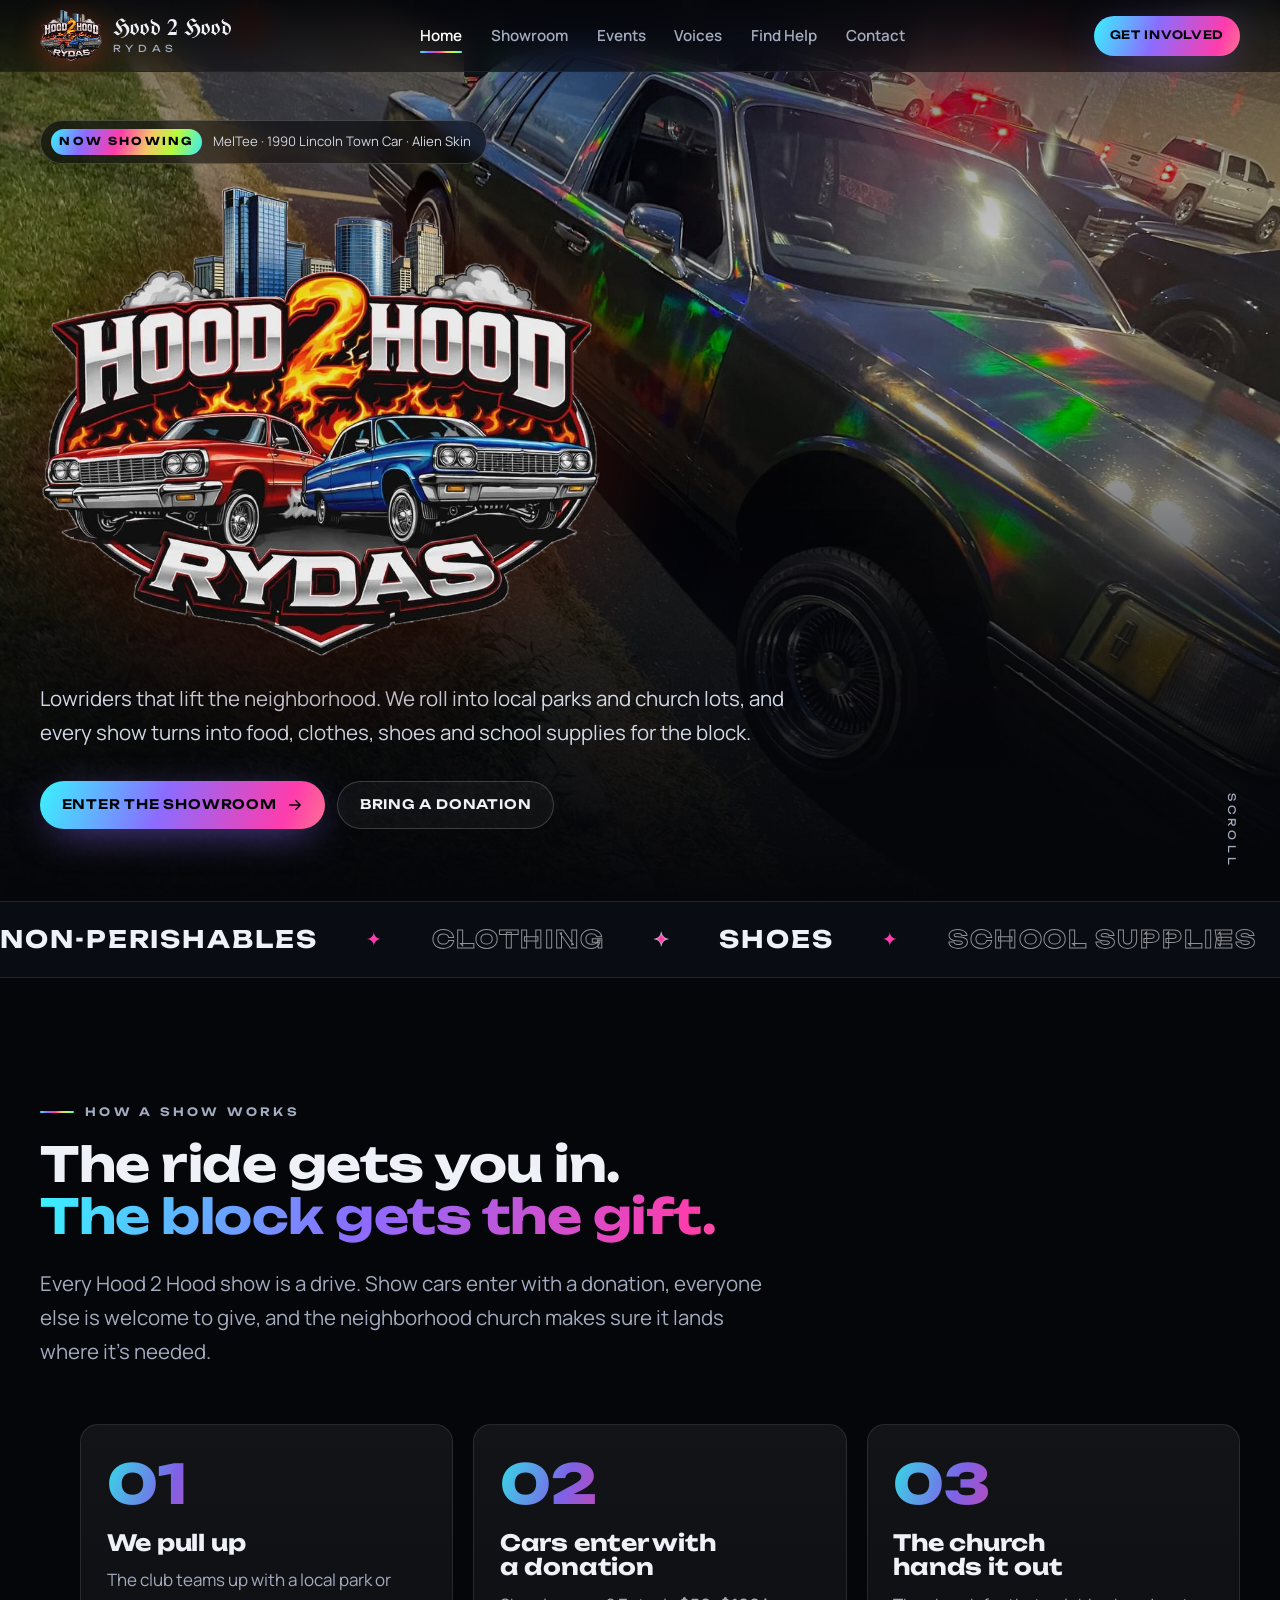
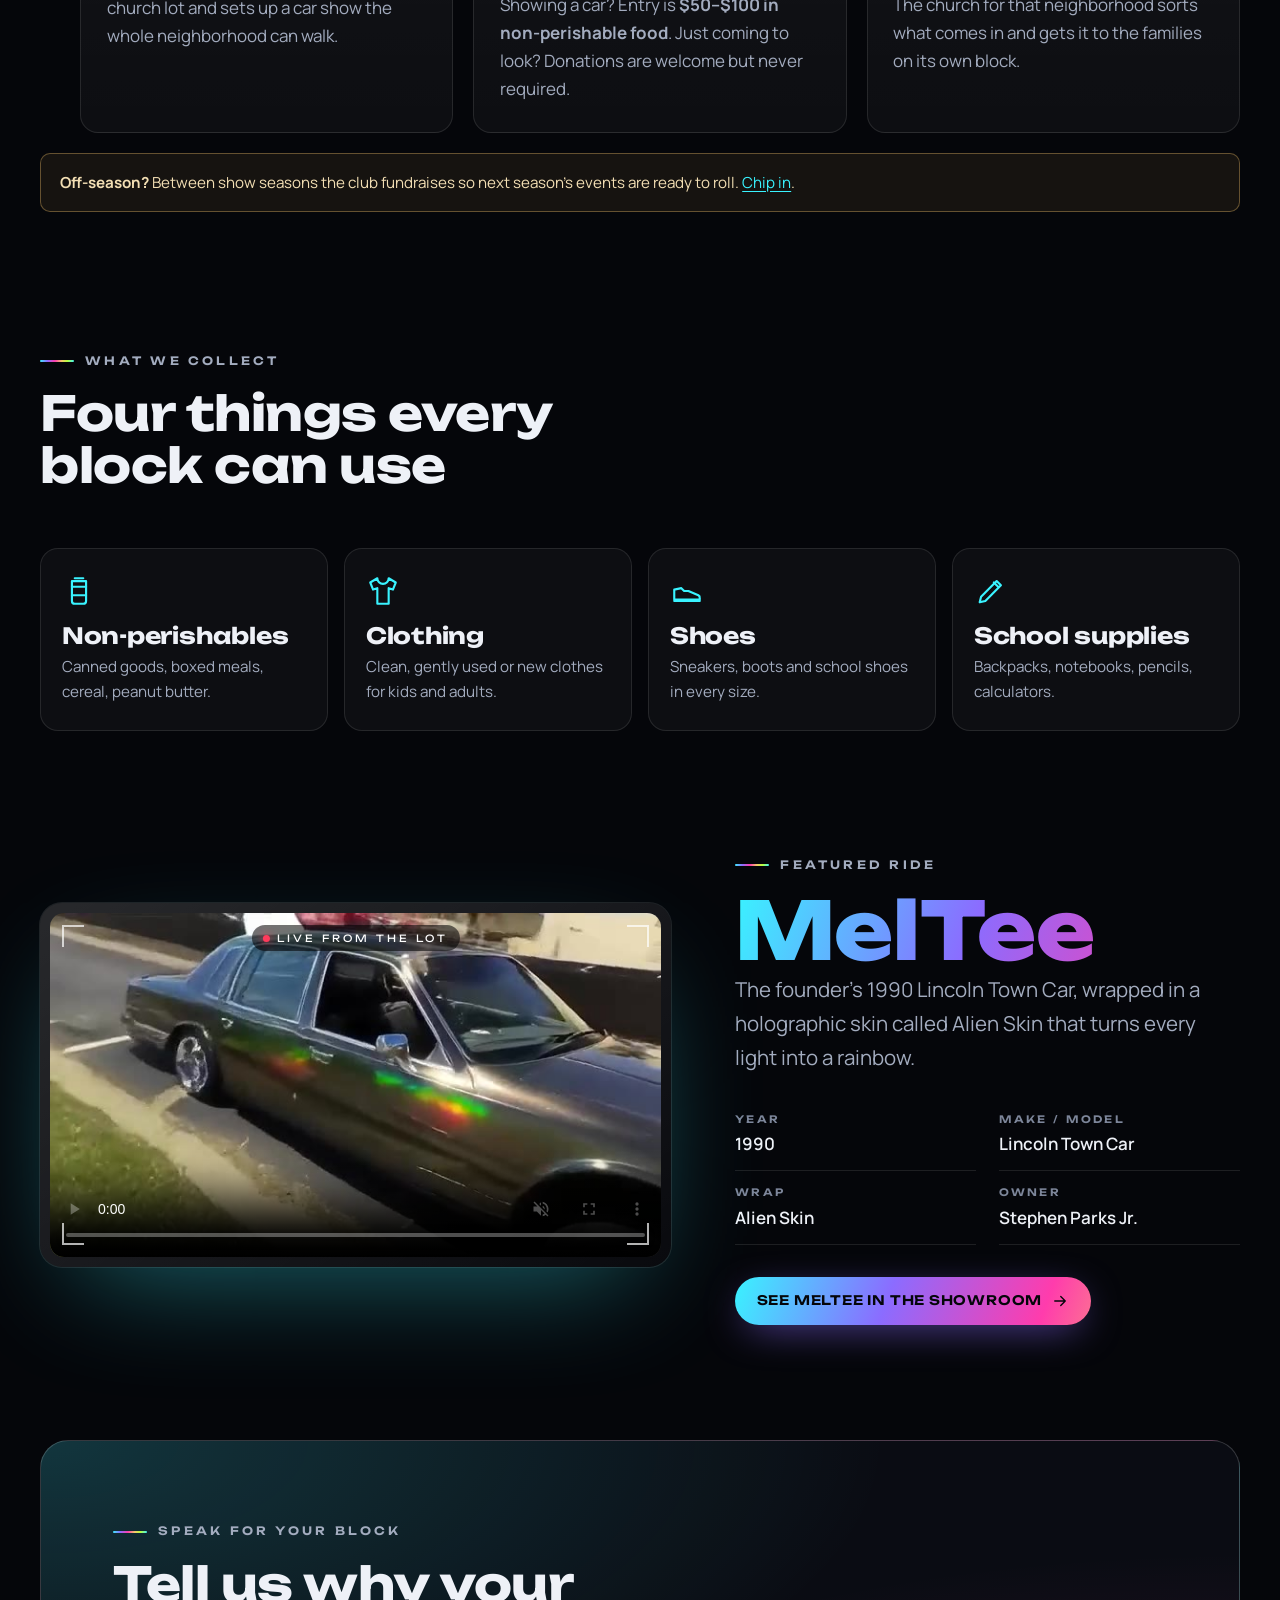
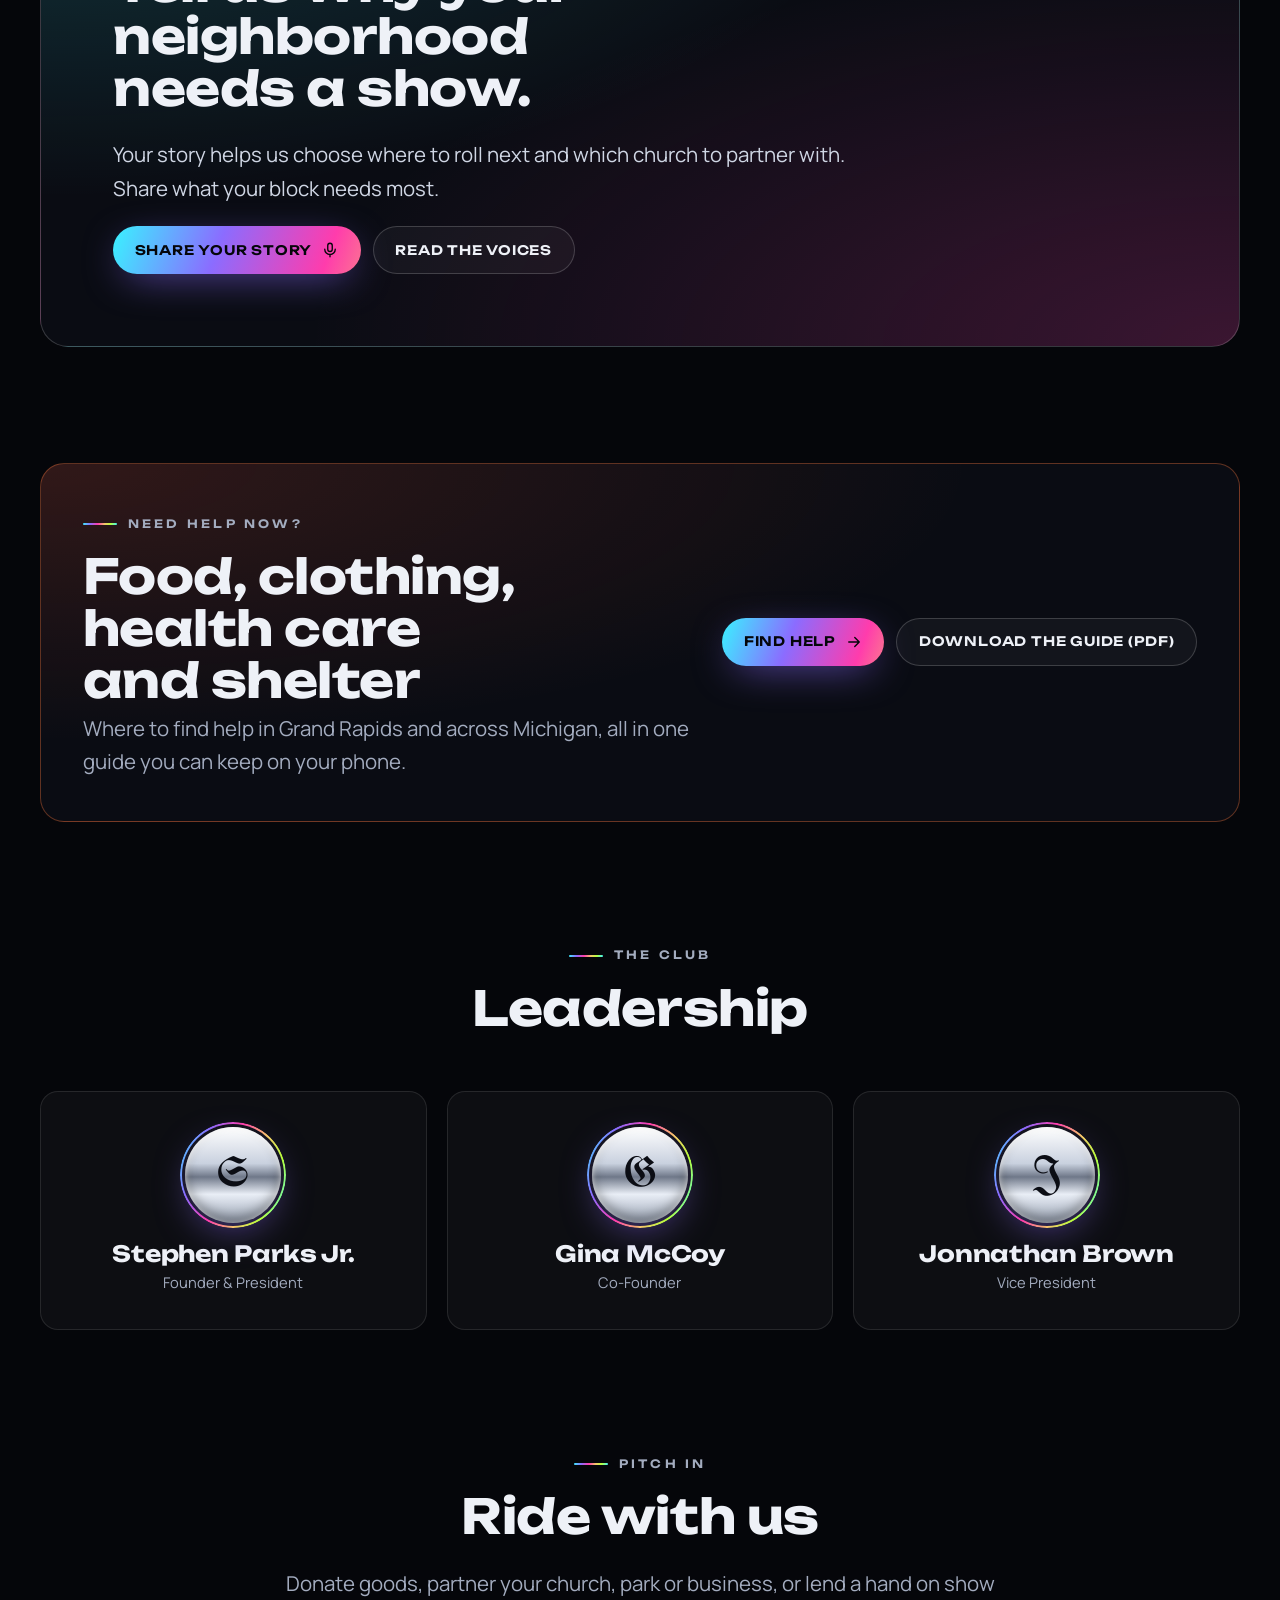
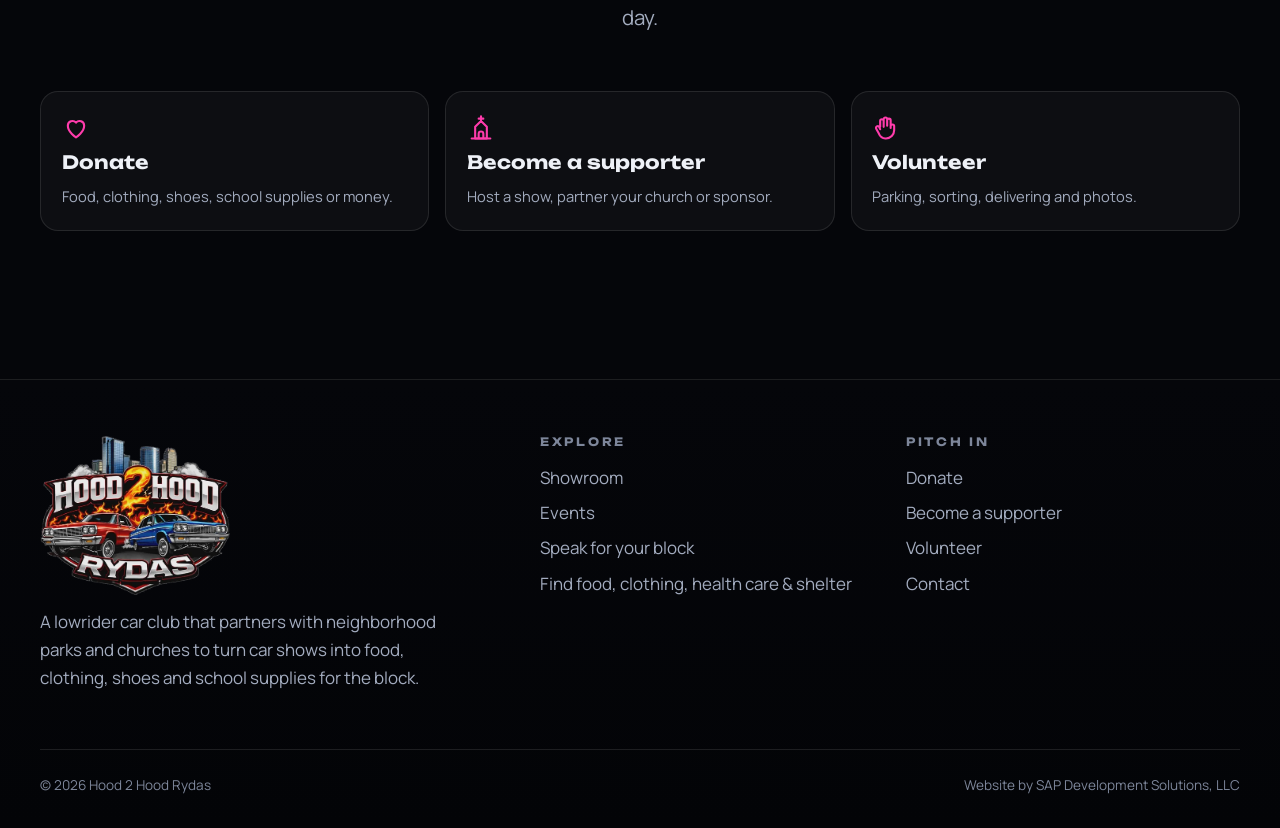
==== index.html @ cfd40566 "Add files via upload" ====
<!doctype html>
<html lang="en">
<head>
  <meta charset="utf-8">
  <meta name="viewport" content="width=device-width, initial-scale=1, viewport-fit=cover">
  <title>Hood 2 Hood Rydas | Lowrider car club giving back to the block</title>
  <meta name="description" content="Hood 2 Hood Rydas is a lowrider car club that partners with neighborhood parks and churches to collect food, clothing, shoes and school supplies at car shows.">
  <link rel="canonical" href="https://junearness.github.io/hood-2-hood-rydas/">
  <meta name="theme-color" content="#05060a">
  <meta property="og:type" content="website">
  <meta property="og:site_name" content="Hood 2 Hood Rydas">
  <meta property="og:title" content="Hood 2 Hood Rydas | Lowrider car club giving back to the block">
  <meta property="og:description" content="Hood 2 Hood Rydas is a lowrider car club that partners with neighborhood parks and churches to collect food, clothing, shoes and school supplies at car shows.">
  <meta property="og:image" content="https://junearness.github.io/hood-2-hood-rydas/og-image.jpg">
  <meta property="og:url" content="https://junearness.github.io/hood-2-hood-rydas/">
  <meta name="twitter:card" content="summary_large_image">
  <link rel="icon" href="./favicon-64.png" type="image/png">
  <link rel="apple-touch-icon" href="./apple-touch-icon.png">
  <link rel="preconnect" href="https://fonts.googleapis.com"><link rel="preconnect" href="https://fonts.gstatic.com" crossorigin><link href="https://fonts.googleapis.com/css2?family=Manrope:wght@400;500;600;700;800&family=Unbounded:wght@500;600;700;800&family=UnifrakturMaguntia&display=swap" rel="stylesheet">
  <link rel="stylesheet" href="./style.css?v=20261114b">
</head>
<body>
  <a class="skip" href="#main">Skip to content</a>
  <header class="site-header">
    <div class="wrap">
      <a class="brand" href="./index.html"><img class="brand-mark" src="./logo-240.webp" width="240" height="201" alt=""><span class="brand-name"><span class="script">Hood 2 Hood</span><small>RYDAS</small></span></a>
      <nav class="nav" aria-label="Main"><a href="./index.html" aria-current="page">Home</a><a href="./showroom.html">Showroom</a><a href="./events.html">Events</a><a href="./voices.html">Voices</a><a href="./help.html">Find Help</a><a href="./contact.html">Contact</a></nav>
      <div class="header-cta">
        <a class="btn btn-holo btn-sm" href="./give.html">Get Involved</a>
        <button class="menu-btn" type="button" aria-expanded="false" aria-controls="mobile-nav" aria-label="Open menu" data-menu><span></span></button>
      </div>
    </div>
  </header>
  <nav class="mobile-nav" id="mobile-nav" aria-label="Mobile" hidden><a href="./index.html" aria-current="page">Home</a><a href="./showroom.html">Showroom</a><a href="./events.html">Events</a><a href="./voices.html">Voices</a><a href="./help.html">Find Help</a><a href="./give.html">Get Involved</a><a href="./contact.html">Contact</a><a class="btn btn-holo" href="./showroom.html">Enter the showroom</a></nav>
  <main id="main">
    <section class="hero" aria-labelledby="hero-h">
      <div class="hero-media"><img src="./meltee-01.jpg" srcset="./meltee-01-sm.jpg 720w, ./meltee-01.jpg 1600w" sizes="100vw" alt="MelTee, a 1990 Lincoln Town Car lowrider in a holographic wrap, glowing under parking-lot lights" fetchpriority="high"></div>
      <div class="wrap">
        <p class="hud-chip"><b>Now showing</b><span>MelTee · 1990 Lincoln Town Car · Alien Skin</span></p>
        <h1 id="hero-h" class="hero-logo"><img src="./logo-900.webp" srcset="./logo-480.webp 480w, ./logo-900.webp 900w" sizes="(max-width: 700px) 86vw, 560px" width="900" height="755" alt="Hood 2 Hood Rydas" fetchpriority="high"></h1>
        <p class="lead">Lowriders that lift the neighborhood. We roll into local parks and church lots, and every show turns into food, clothes, shoes and school supplies for the block.</p>
        <div class="btn-row">
          <a class="btn btn-holo" href="./showroom.html">Enter the showroom <svg class="icon" viewBox="0 0 24 24" aria-hidden="true" focusable="false"><path d="M5 12h14M13 6l6 6-6 6"/></svg></a>
          <a class="btn" href="./give.html#donate">Bring a donation</a>
        </div>
      </div>
      <span class="scroll-cue" aria-hidden="true">Scroll</span>
    </section>

    <div class="marquee" aria-hidden="true"><div class="marquee-track">
      <span>Non-perishables</span><span>Clothing</span><span>Shoes</span><span>School supplies</span><span>Parks</span><span>Churches</span><span>Car shows</span><span>Community</span><span>Non-perishables</span><span>Clothing</span><span>Shoes</span><span>School supplies</span><span>Parks</span><span>Churches</span><span>Car shows</span><span>Community</span>
    </div></div>

    <section class="section" aria-labelledby="how-h">
      <div class="wrap">
        <div class="section-head reveal"><p class="eyebrow">How a show works</p><h2 id="how-h">The ride gets you in. <span class="holo-text">The block gets the gift.</span></h2>
          <p class="lead">Every Hood 2 Hood show is a drive. Show cars enter with a donation, everyone else is welcome to give, and the neighborhood church makes sure it lands where it’s needed.</p></div>
        <ol class="steps" role="list">
          <li class="step reveal"><h3>We pull up</h3><p>The club teams up with a local park or church lot and sets up a car show the whole neighborhood can walk.</p></li>
          <li class="step reveal"><h3>Cars enter with a donation</h3><p>Showing a car? Entry is <strong>$50–$100 in non-perishable food</strong>. Just coming to look? Donations are welcome but never required.</p></li>
          <li class="step reveal"><h3>The church hands it out</h3><p>The church for that neighborhood sorts what comes in and gets it to the families on its own block.</p></li>
        </ol>
        <p class="note reveal" style="margin-top:1.25rem"><strong>Off-season?</strong> Between show seasons the club fundraises so next season’s events are ready to roll. <a href="./give.html#donate">Chip in</a>.</p>
      </div>
    </section>

    <section class="section" style="padding-top:0" aria-labelledby="collect-h">
      <div class="wrap">
        <div class="section-head reveal"><p class="eyebrow">What we collect</p><h2 id="collect-h">Four things every block can use</h2></div>
        <div class="collect">
          <div class="tile reveal"><svg class="icon" viewBox="0 0 24 24" aria-hidden="true" focusable="false"><path d="M7 5h10v14a2 2 0 0 1-2 2H9a2 2 0 0 1-2-2z"/><path d="M7 9h10M7 15h10M9 3h6"/></svg><h3>Non-perishables</h3><p>Canned goods, boxed meals, cereal, peanut butter.</p></div>
          <div class="tile reveal"><svg class="icon" viewBox="0 0 24 24" aria-hidden="true" focusable="false"><path d="M8 3l-5 3 2 5 3-1v11h8V10l3 1 2-5-5-3a4 4 0 0 1-8 0z"/></svg><h3>Clothing</h3><p>Clean, gently used or new clothes for kids and adults.</p></div>
          <div class="tile reveal"><svg class="icon" viewBox="0 0 24 24" aria-hidden="true" focusable="false"><path d="M3 16v-5l5-1 2 2h3l7 3a2 2 0 0 1 1 2v1H3z"/><path d="M3 19h18"/></svg><h3>Shoes</h3><p>Sneakers, boots and school shoes in every size.</p></div>
          <div class="tile reveal"><svg class="icon" viewBox="0 0 24 24" aria-hidden="true" focusable="false"><path d="M4 20l4-1 11-11-3-3L5 16z"/><path d="M14 6l3 3"/></svg><h3>School supplies</h3><p>Backpacks, notebooks, pencils, calculators.</p></div>
        </div>
      </div>
    </section>

    <section class="section" style="padding-top:0" aria-labelledby="ride-h">
      <div class="wrap feature">
        <div class="monitor reveal">
          <video data-autoplay muted loop playsinline preload="metadata" poster="./meltee-clip-poster.jpg" aria-label="Short clip of MelTee with the trunk open">
            <source src="./meltee-clip.mp4" type="video/mp4">
          </video>
          <div class="hud" aria-hidden="true"><i></i><i></i><i></i><i></i></div>
          <span class="rec" aria-hidden="true">LIVE FROM THE LOT</span>
        </div>
        <div class="reveal">
          <p class="eyebrow">Featured ride</p>
          <p class="name holo-text" id="ride-h">MelTee</p>
          <p class="lead">The founder’s 1990 Lincoln Town Car, wrapped in a holographic skin called Alien Skin that turns every light into a rainbow.</p>
          <ul class="spec-list">
            <li><b>Year</b><span>1990</span></li><li><b>Make / Model</b><span>Lincoln Town Car</span></li>
            <li><b>Wrap</b><span>Alien Skin</span></li><li><b>Owner</b><span>Stephen Parks Jr.</span></li>
          </ul>
          <a class="btn btn-holo" href="./showroom.html">See MelTee in the showroom <svg class="icon" viewBox="0 0 24 24" aria-hidden="true" focusable="false"><path d="M5 12h14M13 6l6 6-6 6"/></svg></a>
        </div>
      </div>
    </section>

    <section class="section" style="padding-top:0" aria-labelledby="voice-h">
      <div class="wrap">
        <div class="band reveal">
          <p class="eyebrow">Speak for your block</p>
          <h2 id="voice-h">Tell us why your neighborhood needs a show.</h2>
          <p class="lead">Your story helps us choose where to roll next and which church to partner with. Share what your block needs most.</p>
          <div class="btn-row"><a class="btn btn-holo" href="./voices.html#share">Share your story <svg class="icon" viewBox="0 0 24 24" aria-hidden="true" focusable="false"><rect x="9" y="3" width="6" height="11" rx="3"/><path d="M5 11a7 7 0 0 0 14 0M12 18v3"/></svg></a><a class="btn" href="./voices.html">Read the voices</a></div>
        </div>
      </div>
    </section>

    <section class="section" style="padding-top:0" aria-labelledby="help-h">
      <div class="wrap">
        <div class="help-band reveal">
          <div><p class="eyebrow">Need help now?</p><h2 id="help-h">Food, clothing, health care and shelter</h2>
          <p class="lead">Where to find help in Grand Rapids and across Michigan, all in one guide you can keep on your phone.</p></div>
          <div class="btn-row"><a class="btn btn-holo" href="./help.html">Find help <svg class="icon" viewBox="0 0 24 24" aria-hidden="true" focusable="false"><path d="M5 12h14M13 6l6 6-6 6"/></svg></a><a class="btn" href="./h2h-find-help-guide.pdf" download>Download the guide (PDF)</a></div>
        </div>
      </div>
    </section>

    <section class="section" style="padding-top:0" aria-labelledby="lead-h">
      <div class="wrap">
        <div class="section-head center reveal"><p class="eyebrow">The club</p><h2 id="lead-h">Leadership</h2></div>
        <div class="leaders" data-leaders>
          <div class="leader reveal"><div class="monogram" aria-hidden="true">S</div><h3>Stephen Parks Jr.</h3><p>Founder &amp; President</p></div>
          <div class="leader reveal"><div class="monogram" aria-hidden="true">G</div><h3>Gina McCoy</h3><p>Co-Founder</p></div>
          <div class="leader reveal"><div class="monogram" aria-hidden="true">J</div><h3>Jonnathan Brown</h3><p>Vice President</p></div>
        </div>
      </div>
    </section>

    <section class="section" style="padding-top:0" aria-labelledby="cta-h">
      <div class="wrap">
        <div class="section-head center reveal"><p class="eyebrow">Pitch in</p><h2 id="cta-h">Ride with us</h2>
          <p class="lead" style="margin-inline:auto">Donate goods, partner your church, park or business, or lend a hand on show day.</p></div>
        <div class="path-tabs">
          <a class="path reveal" href="./give.html#donate"><svg class="icon" viewBox="0 0 24 24" aria-hidden="true" focusable="false"><path d="M12 20s-7-4.5-7-10a4 4 0 0 1 7-2.6A4 4 0 0 1 19 10c0 5.5-7 10-7 10z"/></svg><b>Donate</b><span>Food, clothing, shoes, school supplies or money.</span></a>
          <a class="path reveal" href="./give.html#support"><svg class="icon" viewBox="0 0 24 24" aria-hidden="true" focusable="false"><path d="M12 2v4M10 4h4M12 6l-5 5v10h10V11z"/><path d="M4 21h16M10 21v-4a2 2 0 0 1 4 0v4"/></svg><b>Become a supporter</b><span>Host a show, partner your church or sponsor.</span></a>
          <a class="path reveal" href="./give.html#volunteer"><svg class="icon" viewBox="0 0 24 24" aria-hidden="true" focusable="false"><path d="M7 11V6a1.5 1.5 0 0 1 3 0v5M10 10V4.5a1.5 1.5 0 0 1 3 0V10M13 10V5.5a1.5 1.5 0 0 1 3 0V12M16 10.5a1.5 1.5 0 0 1 3 0V14a7 7 0 0 1-7 7h-.5A6.5 6.5 0 0 1 6 17l-2.4-4.3a1.5 1.5 0 0 1 2.6-1.5L7 13"/></svg><b>Volunteer</b><span>Parking, sorting, delivering and photos.</span></a>
        </div>
      </div>
    </section>
  </main>
  <footer class="site-footer">
    <div class="wrap">
      <div class="footer-grid">
        <div class="footer-brand">
          <img class="footer-logo" src="./logo-480.webp" width="480" height="403" alt="Hood 2 Hood Rydas" loading="lazy">
          <p>A lowrider car club that partners with neighborhood parks and churches to turn car shows into food, clothing, shoes and school supplies for the block.</p>
        </div>
        <div>
          <h2>Explore</h2>
          <ul><li><a href="./showroom.html">Showroom</a></li><li><a href="./events.html">Events</a></li><li><a href="./voices.html">Speak for your block</a></li><li><a href="./help.html">Find food, clothing, health care &amp; shelter</a></li></ul>
        </div>
        <div>
          <h2>Pitch in</h2>
          <ul><li><a href="./give.html#donate">Donate</a></li><li><a href="./give.html#support">Become a supporter</a></li><li><a href="./give.html#volunteer">Volunteer</a></li><li><a href="./contact.html" data-email-link>Contact</a></li></ul>
        </div>
      </div>
      <div class="footer-bottom">
        <span>&copy; <span data-year>2026</span> Hood 2 Hood Rydas</span>
        <span>Website by SAP Development Solutions, LLC</span>
      </div>
    </div>
  </footer>
  <script src="./data.js?v=20261114b"></script>
  <script src="./site.js?v=20261114b"></script>
</body>
</html>
---- style.css ----
/* ==========================================================================
   Hood 2 Hood Rydas | style.css
   Look: a midnight showroom. Black glass, chrome, and the holographic
   "Alien Skin" foil from MelTee's wrap used as the accent everywhere.
   ========================================================================== */
:root {
  --bg: #05060a;
  --bg-2: #0a0c13;
  --bg-3: #10131d;
  --panel: rgba(255, 255, 255, .035);
  --panel-2: rgba(255, 255, 255, .06);
  --line: rgba(255, 255, 255, .10);
  --line-2: rgba(255, 255, 255, .18);
  --text: #eef1f7;
  --muted: #a3acbf;
  --dim: #7d869a;
  --cyan: #39f3ff;
  --magenta: #ff3cac;
  --violet: #8b6cff;
  --gold: #f5c76a;
  --lime: #b8ff3c;
  --danger: #ff5c7a;
  --ok: #4be3a0;
  --holo: linear-gradient(110deg, #39f3ff 0%, #8b6cff 22%, #ff3cac 44%, #f5c76a 64%, #b8ff3c 80%, #39f3ff 100%);
  --chrome: linear-gradient(180deg, #ffffff 0%, #c9d1df 38%, #6f7889 52%, #e9eef6 70%, #9aa4b5 100%);
  --font-display: "Unbounded", "Arial Black", system-ui, sans-serif;
  --font-body: "Manrope", system-ui, -apple-system, "Segoe UI", sans-serif;
  --font-script: "UnifrakturMaguntia", "Old English Text MT", serif;
  --radius: 18px;
  --radius-sm: 10px;
  --ease: cubic-bezier(.2, .7, .1, 1);
  --header-h: 72px;
  --wrap: 1240px;
  --gutter: clamp(16px, 4vw, 40px);
  color-scheme: dark;
}
*, *::before, *::after { box-sizing: border-box; }
html { -webkit-text-size-adjust: 100%; scroll-behavior: smooth; scroll-padding-top: calc(var(--header-h) + 16px); }
body { margin: 0; background: var(--bg); color: var(--text); font-family: var(--font-body); font-size: 1.0625rem; line-height: 1.65; overflow-x: hidden; }
body.lock { overflow: hidden; }
img, video, svg { display: block; max-width: 100%; }
a { color: var(--cyan); text-underline-offset: 3px; }
a:hover { color: #9ff9ff; }
button, input, select, textarea { font: inherit; color: inherit; }
:focus-visible { outline: 2px solid var(--cyan); outline-offset: 3px; border-radius: 6px; }
::selection { background: rgba(139, 108, 255, .55); color: #fff; }
.sr-only { position: absolute !important; width: 1px; height: 1px; padding: 0; margin: -1px; overflow: hidden; clip: rect(0 0 0 0); white-space: nowrap; border: 0; }
.skip { position: absolute; left: 12px; top: -60px; z-index: 200; background: #fff; color: #000; padding: .6rem 1rem; border-radius: 8px; font-weight: 700; }
.skip:focus { top: 12px; }
.wrap { width: min(var(--wrap), 100% - 2 * var(--gutter)); margin-inline: auto; }
[hidden] { display: none !important; }

/* film grain + faint grid on the whole site */
body::before { content: ""; position: fixed; inset: 0; pointer-events: none; z-index: 0; opacity: .5;
  background-image: linear-gradient(rgba(255,255,255,.025) 1px, transparent 1px), linear-gradient(90deg, rgba(255,255,255,.025) 1px, transparent 1px);
  background-size: 64px 64px; mask-image: radial-gradient(ellipse at 50% 0%, #000 0%, transparent 70%); }
main, footer { position: relative; }
.site-footer { z-index: 1; }

/* ---------- type ---------- */
h1, h2, h3, h4 { font-family: var(--font-display); font-weight: 700; line-height: 1.08; letter-spacing: -.01em; margin: 0 0 .5em; text-wrap: balance; }
h1 { font-size: clamp(2.2rem, 6.5vw, 5.4rem); font-weight: 800; }
h2 { font-size: clamp(1.7rem, 4vw, 3rem); }
h3 { font-size: clamp(1.1rem, 2vw, 1.4rem); }
p { margin: 0 0 1em; }
.lead { font-size: clamp(1.08rem, 1.6vw, 1.3rem); color: var(--muted); max-width: 62ch; }
.fine { font-size: .9rem; color: var(--muted); }
.eyebrow { display: inline-flex; align-items: center; gap: .7rem; font-family: var(--font-display); font-size: .72rem; font-weight: 600; letter-spacing: .28em; text-transform: uppercase; color: var(--muted); margin-bottom: 1.1rem; }
.eyebrow::before { content: ""; width: 34px; height: 2px; background: var(--holo); border-radius: 2px; }
.script { font-family: var(--font-script); font-weight: 400; letter-spacing: 0; }
.holo-text { background: var(--holo); background-size: 220% 100%; -webkit-background-clip: text; background-clip: text; color: transparent; animation: foil 9s linear infinite; }
.chrome-text { background: var(--chrome); -webkit-background-clip: text; background-clip: text; color: transparent; }
@keyframes foil { to { background-position: -220% 0; } }

/* ---------- buttons ---------- */
.btn { --b: var(--line-2); position: relative; display: inline-flex; align-items: center; justify-content: center; gap: .55rem; min-height: 48px; padding: .75rem 1.35rem;
  border-radius: 999px; border: 1px solid var(--b); background: rgba(255,255,255,.04); color: var(--text); font-family: var(--font-display); font-size: .82rem; font-weight: 600;
  letter-spacing: .06em; text-transform: uppercase; text-decoration: none; cursor: pointer; transition: transform .25s var(--ease), background .25s, border-color .25s, box-shadow .25s; white-space: nowrap; }
.btn:hover { color: #fff; background: rgba(255,255,255,.08); border-color: rgba(255,255,255,.35); transform: translateY(-1px); }
.btn:active { transform: translateY(0); }
.btn .icon { width: 18px; height: 18px; }
.btn-holo { border: 0; color: #05060a; background: var(--holo); background-size: 200% 100%; animation: foil 8s linear infinite; box-shadow: 0 10px 40px -12px rgba(139, 108, 255, .8); }
.btn-holo:hover { color: #000; background: var(--holo); background-size: 200% 100%; box-shadow: 0 14px 50px -10px rgba(255, 60, 172, .8); }
.btn-ghost { border-color: transparent; background: transparent; }
.btn-sm { min-height: 40px; padding: .5rem 1rem; font-size: .72rem; }
.btn[disabled] { opacity: .5; cursor: not-allowed; transform: none; }
.btn.danger { --b: rgba(255, 92, 122, .5); color: #ffb3c1; }
.btn-row { display: flex; flex-wrap: wrap; gap: .75rem; align-items: center; }
.icon { width: 20px; height: 20px; fill: none; stroke: currentColor; stroke-width: 1.8; stroke-linecap: round; stroke-linejoin: round; flex: none; }

/* ---------- header ---------- */
.site-header { position: fixed; inset: 0 0 auto; height: var(--header-h); z-index: 100; display: flex; align-items: center;
  background: linear-gradient(180deg, rgba(5,6,10,.9), rgba(5,6,10,.55)); backdrop-filter: blur(14px) saturate(1.4); -webkit-backdrop-filter: blur(14px) saturate(1.4); border-bottom: 1px solid var(--line); }
.site-header .wrap { display: flex; align-items: center; justify-content: space-between; gap: 1rem; }
.brand { display: inline-flex; align-items: center; gap: .7rem; color: var(--text); text-decoration: none; min-width: 0; }
.brand-mark { width: auto; height: 52px; flex: none; filter: drop-shadow(0 4px 14px rgba(255, 70, 40, .35)); }
.brand-name { display: grid; line-height: 1; }
.brand-name .script { font-size: 1.45rem; }
.brand-name small { font-family: var(--font-display); font-size: .6rem; letter-spacing: .5em; color: var(--muted); margin-top: .2rem; }
.nav { display: flex; align-items: center; gap: .2rem; }
.nav a { position: relative; padding: .55rem .8rem; border-radius: 999px; color: var(--muted); text-decoration: none; font-weight: 600; font-size: .95rem; }
.nav a:hover, .nav a[aria-current="page"] { color: #fff; }
.nav a[aria-current="page"]::after { content: ""; position: absolute; left: .8rem; right: .8rem; bottom: .25rem; height: 2px; border-radius: 2px; background: var(--holo); }
.header-cta { display: flex; align-items: center; gap: .5rem; }
.menu-btn { display: none; width: 46px; height: 46px; border-radius: 12px; border: 1px solid var(--line-2); background: rgba(255,255,255,.04); cursor: pointer; place-items: center; }
.menu-btn span, .menu-btn span::before, .menu-btn span::after { display: block; width: 20px; height: 2px; background: #fff; border-radius: 2px; position: relative; transition: transform .3s var(--ease), background .2s; }
.menu-btn span::before, .menu-btn span::after { content: ""; position: absolute; left: 0; }
.menu-btn span::before { top: -6px; } .menu-btn span::after { top: 6px; }
.menu-btn[aria-expanded="true"] span { background: transparent; }
.menu-btn[aria-expanded="true"] span::before { transform: translateY(6px) rotate(45deg); }
.menu-btn[aria-expanded="true"] span::after { transform: translateY(-6px) rotate(-45deg); }
.mobile-nav { position: fixed; inset: var(--header-h) 0 0; z-index: 99; background: rgba(5,6,10,.97); backdrop-filter: blur(10px); padding: 1.5rem var(--gutter) 2rem; display: flex; flex-direction: column; gap: .3rem; overflow-y: auto; }
.mobile-nav a { padding: .9rem .4rem; border-bottom: 1px solid var(--line); color: #fff; text-decoration: none; font-family: var(--font-display); font-size: 1.15rem; }
.mobile-nav a[aria-current="page"] { color: var(--cyan); }
.mobile-nav .btn { margin-top: 1rem; }
@media (max-width: 1060px) { .nav, .header-cta .btn { display: none; } .menu-btn { display: grid; } }

/* ---------- sections ---------- */
.section { padding: clamp(4rem, 9vw, 7.5rem) 0; position: relative; }
.section-head { max-width: 760px; margin-bottom: clamp(2rem, 5vw, 3.5rem); }
.section-head.center { margin-inline: auto; text-align: center; }
.section-head.center .eyebrow { justify-content: center; }
.page-hero { padding: calc(var(--header-h) + clamp(3rem, 8vw, 6rem)) 0 clamp(2.5rem, 6vw, 4rem); position: relative; overflow: hidden; }
.page-hero::after { content: ""; position: absolute; inset: auto -10% -60% -10%; height: 120%; z-index: -1; pointer-events: none;
  background: radial-gradient(ellipse at 30% 0%, rgba(57, 243, 255, .14), transparent 55%), radial-gradient(ellipse at 75% 10%, rgba(255, 60, 172, .12), transparent 55%); }
.divider { height: 1px; background: linear-gradient(90deg, transparent, var(--line-2), transparent); border: 0; margin: 0; }

/* ---------- home hero ---------- */
.hero { position: relative; min-height: 100svh; display: grid; grid-template-columns: minmax(0, 1fr); align-items: end; overflow: hidden; isolation: isolate; padding: calc(var(--header-h) + 3rem) 0 clamp(2.5rem, 6vw, 4.5rem); }
.hero-media { position: absolute; inset: 0; z-index: -2; }
.hero-media img { width: 100%; height: 100%; object-fit: cover; object-position: 50% 60%; transform: scale(1.06); animation: slowzoom 22s var(--ease) forwards; filter: saturate(1.15) contrast(1.05); }
@keyframes slowzoom { to { transform: scale(1); } }
.hero::before { content: ""; position: absolute; inset: 0; z-index: -1;
  background: linear-gradient(180deg, rgba(5,6,10,.55) 0%, rgba(5,6,10,.15) 35%, rgba(5,6,10,.75) 72%, var(--bg) 100%), radial-gradient(ellipse at 15% 85%, rgba(5,6,10,.85), transparent 60%); }
.hero h1 { margin: 0; line-height: .9; }
.hero h1 .script { display: block; font-size: clamp(3.4rem, 12vw, 9.5rem); line-height: .95; filter: drop-shadow(0 6px 30px rgba(139,108,255,.45)); }
.hero h1 .wide { display: block; font-size: clamp(1.4rem, 4.2vw, 3.2rem); letter-spacing: .55em; margin-top: .35em; font-weight: 800; padding-left: .1em; }
.hero .lead { color: #d3d9e6; margin: 1.6rem 0 2rem; }
.hud-chip { display: inline-flex; align-items: center; gap: .7rem; padding: .5rem .9rem .5rem .6rem; border-radius: 999px; border: 1px solid var(--line-2); background: rgba(5,6,10,.55); backdrop-filter: blur(8px); font-size: .82rem; color: #d7dce8; margin-bottom: 1.4rem; max-width: 100%; }
.hud-chip b { font-family: var(--font-display); font-size: .68rem; letter-spacing: .2em; text-transform: uppercase; color: #05060a; background: var(--holo); padding: .25rem .55rem; border-radius: 999px; flex: none; }
.hud-chip span { overflow: hidden; text-overflow: ellipsis; white-space: nowrap; }
.scroll-cue { position: absolute; right: var(--gutter); bottom: 2rem; writing-mode: vertical-rl; font-family: var(--font-display); font-size: .65rem; letter-spacing: .4em; color: var(--muted); text-transform: uppercase; }
@media (max-width: 700px) { .scroll-cue { display: none; } }

/* marquee */
.marquee { border-block: 1px solid var(--line); overflow: hidden; background: var(--bg-2); }
.marquee-track { display: flex; width: max-content; gap: 3rem; padding: 1.1rem 0; animation: marquee 38s linear infinite; }
.marquee-track span { font-family: var(--font-display); font-weight: 700; font-size: clamp(1rem, 2.4vw, 1.5rem); letter-spacing: .08em; text-transform: uppercase; white-space: nowrap; display: inline-flex; align-items: center; gap: 3rem; }
.marquee-track span::after { content: "✦"; color: var(--magenta); font-size: .8em; }
.marquee-track span:nth-child(even) { -webkit-text-stroke: 1px rgba(255,255,255,.55); color: transparent; }
@keyframes marquee { to { transform: translateX(-50%); } }

/* steps */
.steps { display: grid; grid-template-columns: repeat(3, minmax(0, 1fr)); gap: 1.25rem; counter-reset: step; }
.step { position: relative; padding: 2rem 1.6rem 1.8rem; border-radius: var(--radius); background: linear-gradient(180deg, var(--panel-2), var(--panel)); border: 1px solid var(--line); overflow: hidden; }
.step::before { counter-increment: step; content: "0" counter(step); display: block; font-family: var(--font-display); font-weight: 800; font-size: 3.4rem; line-height: 1; margin-bottom: 1.2rem;
  background: var(--holo); -webkit-background-clip: text; background-clip: text; color: transparent; opacity: .9; }
.step p { color: var(--muted); margin: 0; }
@media (max-width: 860px) { .steps { grid-template-columns: minmax(0, 1fr); } }

/* collect tiles */
.collect { display: grid; grid-template-columns: repeat(4, minmax(0, 1fr)); gap: 1rem; }
.tile { position: relative; padding: 1.6rem 1.3rem; border-radius: var(--radius); border: 1px solid var(--line); background: var(--panel); transition: transform .35s var(--ease), border-color .35s; overflow: hidden; }
.tile::after { content: ""; position: absolute; inset: 0; border-radius: inherit; padding: 1px; background: var(--holo); -webkit-mask: linear-gradient(#000 0 0) content-box, linear-gradient(#000 0 0); -webkit-mask-composite: xor; mask-composite: exclude; opacity: 0; transition: opacity .35s; pointer-events: none; }
.tile:hover { transform: translateY(-4px); }
.tile:hover::after { opacity: 1; }
.tile .icon { width: 34px; height: 34px; color: var(--cyan); margin-bottom: 1rem; stroke-width: 1.5; }
.tile h3 { margin-bottom: .35rem; }
.tile p { margin: 0; color: var(--muted); font-size: .95rem; }
@media (max-width: 960px) { .collect { grid-template-columns: repeat(2, minmax(0, 1fr)); } }
@media (max-width: 480px) { .collect { grid-template-columns: minmax(0, 1fr); } }

/* featured ride */
.feature { display: grid; grid-template-columns: minmax(0, 1.25fr) minmax(0, 1fr); gap: clamp(1.5rem, 5vw, 4rem); align-items: center; }
.monitor { position: relative; border-radius: 22px; padding: 10px; background: linear-gradient(145deg, rgba(255,255,255,.14), rgba(255,255,255,.02)); box-shadow: 0 40px 120px -40px rgba(57,243,255,.45), 0 0 0 1px var(--line); }
.monitor video, .monitor img { width: 100%; aspect-ratio: 16 / 9; object-fit: cover; border-radius: 14px; background: #000; }
.monitor .hud { position: absolute; inset: 22px; pointer-events: none; }
.hud i { position: absolute; width: 22px; height: 22px; border: 2px solid rgba(255,255,255,.7); }
.hud i:nth-child(1) { top: 0; left: 0; border-right: 0; border-bottom: 0; }
.hud i:nth-child(2) { top: 0; right: 0; border-left: 0; border-bottom: 0; }
.hud i:nth-child(3) { bottom: 0; left: 0; border-right: 0; border-top: 0; }
.hud i:nth-child(4) { bottom: 0; right: 0; border-left: 0; border-top: 0; }
.rec { position: absolute; top: 22px; left: 50%; transform: translateX(-50%); font-family: var(--font-display); font-size: .62rem; letter-spacing: .3em; padding: .3rem .7rem; border-radius: 999px; background: rgba(0,0,0,.55); color: #fff; display: inline-flex; gap: .45rem; align-items: center; }
.rec::before { content: ""; width: 7px; height: 7px; border-radius: 50%; background: #ff3b5c; box-shadow: 0 0 10px #ff3b5c; animation: blink 1.4s steps(2) infinite; }
@keyframes blink { 50% { opacity: .2; } }
.spec-list { display: grid; grid-template-columns: repeat(2, minmax(0, 1fr)); gap: .1rem 1.4rem; margin: 1.6rem 0 2rem; padding: 0; list-style: none; }
.spec-list li { display: grid; gap: .1rem; padding: .75rem 0; border-bottom: 1px solid var(--line); }
.spec-list b { font-family: var(--font-display); font-size: .64rem; letter-spacing: .22em; text-transform: uppercase; color: var(--dim); font-weight: 600; }
.spec-list span { font-weight: 600; }
.feature .name { font-family: var(--font-display); font-size: clamp(2.6rem, 7vw, 5rem); font-weight: 800; line-height: .95; margin-bottom: .3rem; }
@media (max-width: 900px) { .feature { grid-template-columns: minmax(0, 1fr); } }

/* voices band */
.band { position: relative; overflow: hidden; border-radius: 28px; padding: clamp(2.2rem, 6vw, 4.5rem); border: 1px solid var(--line-2);
  background: radial-gradient(ellipse at 0% 0%, rgba(57,243,255,.18), transparent 50%), radial-gradient(ellipse at 100% 100%, rgba(255,60,172,.2), transparent 55%), var(--bg-2); }
.band h2 { max-width: 18ch; }
.band .lead { color: #cfd6e4; }

/* leaders */
.leaders { display: grid; grid-template-columns: repeat(3, minmax(0, 1fr)); gap: 1.25rem; }
.leader { text-align: center; padding: 2.2rem 1.4rem; border-radius: var(--radius); background: var(--panel); border: 1px solid var(--line); }
.monogram { width: 96px; height: 96px; margin: 0 auto 1.2rem; border-radius: 50%; display: grid; place-items: center; font-family: var(--font-script); font-size: 2.6rem; color: #0b0d14;
  background: var(--chrome); box-shadow: inset 0 2px 6px rgba(255,255,255,.8), inset 0 -6px 12px rgba(0,0,0,.35), 0 12px 40px -12px rgba(139,108,255,.7); position: relative; }
.monogram::after { content: ""; position: absolute; inset: -5px; border-radius: 50%; padding: 2px; background: var(--holo); -webkit-mask: linear-gradient(#000 0 0) content-box, linear-gradient(#000 0 0); -webkit-mask-composite: xor; mask-composite: exclude; }
.leader h3 { margin-bottom: .2rem; }
.leader p { margin: 0; color: var(--muted); font-size: .92rem; }
@media (max-width: 760px) { .leaders { grid-template-columns: minmax(0, 1fr); } }

/* ---------- cards / panels ---------- */
.panel { border-radius: var(--radius); border: 1px solid var(--line); background: var(--panel); padding: clamp(1.4rem, 3vw, 2.2rem); }
.grid-2 { display: grid; grid-template-columns: repeat(2, minmax(0, 1fr)); gap: 1.25rem; }
@media (max-width: 860px) { .grid-2 { grid-template-columns: minmax(0, 1fr); } }
.empty-state { padding: 2rem; border: 1px dashed var(--line-2); border-radius: var(--radius); color: var(--muted); text-align: center; list-style: none; }
.empty-state p { margin: 0; }
.note { padding: 1rem 1.2rem; border-radius: var(--radius-sm); border: 1px solid rgba(245,199,106,.35); background: rgba(245,199,106,.07); color: #f3dfb4; font-size: .95rem; }

/* ---------- forms ---------- */
.form-grid { display: grid; gap: 1.1rem; }
.form-row { display: grid; grid-template-columns: repeat(2, minmax(0, 1fr)); gap: 1.1rem; }
@media (max-width: 640px) { .form-row { grid-template-columns: minmax(0, 1fr); } }
.field { display: grid; gap: .4rem; margin: 0; min-width: 0; border: 0; padding: 0; }
.field > label, .field legend { font-weight: 700; font-size: .92rem; padding: 0; }
.field .req { color: var(--magenta); }
.field input:not([type="checkbox"]):not([type="radio"]):not([type="color"]):not([type="range"]), .field select, .field textarea {
  width: 100%; min-height: 50px; padding: .75rem .95rem; border-radius: 12px; border: 1px solid var(--line-2); background: rgba(255,255,255,.04); color: var(--text); transition: border-color .2s, box-shadow .2s; }
.field textarea { min-height: 130px; resize: vertical; }
.field input:focus, .field select:focus, .field textarea:focus { outline: none; border-color: var(--cyan); box-shadow: 0 0 0 3px rgba(57,243,255,.2); }
.field select option { background: var(--bg-3); }
.field .hint { font-size: .85rem; color: var(--muted); margin: 0; }
.field .err { display: none; font-size: .85rem; color: #ff9fb1; margin: 0; }
.field.invalid .err { display: block; }
.field.invalid input, .field.invalid textarea, .field.invalid select { border-color: var(--danger) !important; }
.checks { display: grid; grid-template-columns: repeat(2, minmax(0, 1fr)); gap: .55rem; }
@media (max-width: 560px) { .checks { grid-template-columns: minmax(0, 1fr); } }
.check { display: flex; align-items: flex-start; gap: .65rem; padding: .7rem .85rem; border-radius: 12px; border: 1px solid var(--line); background: rgba(255,255,255,.025); cursor: pointer; font-weight: 500; font-size: .95rem; line-height: 1.4; }
.check:hover { border-color: var(--line-2); }
.check input { width: 20px; height: 20px; margin: 1px 0 0; accent-color: var(--magenta); flex: none; }
.check:has(input:checked) { border-color: rgba(255,60,172,.6); background: rgba(255,60,172,.08); }
fieldset.field.invalid .checks .check { border-color: rgba(255,92,122,.5); }
.hp { position: absolute; left: -9999px; width: 1px; height: 1px; overflow: hidden; }
.form-status { display: none; padding: .9rem 1.1rem; border-radius: 12px; font-size: .95rem; }
.form-status.show { display: block; }
.form-status.err, .form-status.error { background: rgba(255,92,122,.12); border: 1px solid rgba(255,92,122,.45); color: #ffc7d2; }
.form-status.ok { background: rgba(75,227,160,.1); border: 1px solid rgba(75,227,160,.4); color: #c4f7df; }
.form-status.info { background: rgba(57,243,255,.08); border: 1px solid rgba(57,243,255,.35); color: #c8fbff; }
.done { text-align: center; padding: 2.5rem 1.5rem; border-radius: var(--radius); border: 1px solid rgba(75,227,160,.4); background: rgba(75,227,160,.06); }
.done:focus { outline: none; }
.done .ref { display: inline-block; margin: .3rem 0 1rem; font-family: var(--font-display); font-size: 1.15rem; letter-spacing: .08em; padding: .4rem .9rem; border-radius: 10px; background: rgba(255,255,255,.06); }

/* tabs (Get Involved) */
.path-tabs { display: grid; grid-template-columns: repeat(3, minmax(0, 1fr)); gap: 1rem; margin-bottom: 2rem; }
.path { display: grid; gap: .35rem; text-align: left; padding: 1.4rem 1.3rem; border-radius: var(--radius); border: 1px solid var(--line); background: var(--panel); cursor: pointer; transition: border-color .25s, background .25s, transform .25s var(--ease); color: var(--text); text-decoration: none; }
.path:hover { transform: translateY(-3px); border-color: var(--line-2); color: var(--text); }
.path[aria-selected="true"] { border-color: transparent; background: linear-gradient(var(--bg-2), var(--bg-2)) padding-box, var(--holo) border-box; border: 1px solid transparent; }
.path b { font-family: var(--font-display); font-size: 1.15rem; }
.path span { color: var(--muted); font-size: .92rem; }
.path .icon { width: 28px; height: 28px; color: var(--magenta); }
@media (max-width: 760px) { .path-tabs { grid-template-columns: minmax(0, 1fr); } }
.give-online { display: flex; flex-wrap: wrap; align-items: center; justify-content: space-between; gap: 1rem; padding: 1.2rem 1.4rem; border-radius: var(--radius); margin-bottom: 1.4rem;
  border: 1px solid rgba(255,60,172,.4); background: rgba(255,60,172,.07); }

/* ---------- events ---------- */
.event-grid { display: grid; grid-template-columns: repeat(auto-fill, minmax(min(100%, 330px), 1fr)); gap: 1.4rem; align-items: start; }
.event-card { border-radius: var(--radius); border: 1px solid var(--line); background: var(--panel); overflow: hidden; display: flex; flex-direction: column; transition: transform .35s var(--ease), border-color .35s; }
.event-card:hover { transform: translateY(-4px); border-color: var(--line-2); }
.event-card.is-upcoming { border-color: rgba(57,243,255,.35); }
.event-media { position: relative; aspect-ratio: 16 / 10; background: var(--bg-3); overflow: hidden; }
.event-media img { width: 100%; height: 100%; object-fit: cover; transition: transform .6s var(--ease); }
.event-media .event-backdrop { display: none; }
.event-media.is-poster { aspect-ratio: 4 / 5; }
.event-media.is-poster .event-backdrop { display: block; position: absolute; inset: 0; filter: blur(22px) saturate(1.2) brightness(.5); transform: scale(1.15); }
.event-media.is-poster .event-cover { position: relative; object-fit: contain; }
.event-card:hover .event-media img.event-cover { transform: scale(1.03); }
.event-ph { position: absolute; inset: 0; display: grid; place-items: center; font-family: var(--font-script); font-size: 4rem; color: rgba(255,255,255,.12); }
.date-badge { position: absolute; top: 12px; left: 12px; display: grid; text-align: center; padding: .4rem .65rem; border-radius: 12px; background: rgba(5,6,10,.8); backdrop-filter: blur(6px); font-family: var(--font-display); font-weight: 800; font-size: 1.4rem; line-height: 1; border: 1px solid var(--line-2); }
.date-badge b { font-size: .6rem; letter-spacing: .2em; color: var(--cyan); margin-bottom: .2rem; font-weight: 600; }
.photo-count { position: absolute; right: 12px; bottom: 12px; display: inline-flex; align-items: center; gap: .35rem; padding: .3rem .65rem; border-radius: 999px; background: rgba(5,6,10,.8); font-size: .8rem; font-weight: 700; }
.photo-count .icon { width: 15px; height: 15px; }
.event-body { padding: 1.3rem 1.3rem 1.4rem; display: grid; gap: .2rem; }
.event-meta { list-style: none; padding: 0; margin: .2rem 0 .8rem; display: grid; gap: .3rem; color: var(--muted); font-size: .92rem; }
.event-meta li { display: flex; gap: .5rem; align-items: flex-start; }
.event-meta .icon { width: 17px; height: 17px; margin-top: .2rem; color: var(--cyan); }
.event-body p { color: var(--muted); font-size: .95rem; }
.event-actions { display: flex; flex-wrap: wrap; gap: .6rem; }

/* dialogs */
dialog.sheet { width: min(1100px, 100% - 24px); max-height: calc(100% - 24px); padding: 0; border: 1px solid var(--line-2); border-radius: 22px; background: var(--bg-2); color: var(--text); overscroll-behavior: contain; }
dialog.sheet::backdrop { background: rgba(0,0,0,.75); backdrop-filter: blur(4px); }
.sheet-head { position: sticky; top: 0; z-index: 2; display: flex; align-items: flex-start; justify-content: space-between; gap: 1rem; padding: 1.2rem 1.4rem; background: rgba(10,12,19,.95); border-bottom: 1px solid var(--line); }
.sheet-head h2 { font-size: 1.35rem; margin: 0; }
.sheet-head p { margin: .2rem 0 0; color: var(--muted); font-size: .9rem; }
.sheet-body { padding: 1.4rem; }
.x-btn { flex: none; width: 44px; height: 44px; border-radius: 50%; border: 1px solid var(--line-2); background: rgba(255,255,255,.05); cursor: pointer; display: grid; place-items: center; color: #fff; }
.x-btn:hover { background: rgba(255,255,255,.12); }
.thumbs { list-style: none; padding: 0; margin: 1rem 0 0; display: grid; grid-template-columns: repeat(auto-fill, minmax(140px, 1fr)); gap: .6rem; }
.thumb { display: block; width: 100%; padding: 0; border: 0; border-radius: 12px; overflow: hidden; cursor: zoom-in; aspect-ratio: 1; background: var(--bg-3); }
.thumb img { width: 100%; height: 100%; object-fit: cover; transition: transform .4s var(--ease); }
.thumb:hover img { transform: scale(1.06); }
.lightbox { position: fixed; inset: 0; z-index: 300; background: #020306; display: grid; grid-template-rows: auto 1fr auto; }
.lb-top { display: flex; justify-content: space-between; align-items: center; padding: .8rem 1rem; color: var(--muted); font-family: var(--font-display); font-size: .8rem; letter-spacing: .1em; }
.lb-stage { position: relative; display: grid; place-items: center; min-height: 0; padding: 0 3.5rem; }
.lb-stage img { max-width: 100%; max-height: 100%; object-fit: contain; border-radius: 6px; }
.lb-nav { position: absolute; top: 50%; transform: translateY(-50%); width: 48px; height: 48px; border-radius: 50%; border: 1px solid var(--line-2); background: rgba(255,255,255,.06); color: #fff; cursor: pointer; display: grid; place-items: center; }
.lb-prev { left: .6rem; } .lb-next { right: .6rem; }
.lb-cap { padding: .9rem 1rem 1.2rem; text-align: center; color: #d6dbe6; min-height: 3.2rem; }
@media (max-width: 600px) { .lb-stage { padding: 0 .4rem; } .lb-nav { top: auto; bottom: -3.4rem; transform: none; } }

/* ---------- voices ---------- */
.stories { columns: 3 300px; column-gap: 1.25rem; }
.story { break-inside: avoid; margin: 0 0 1.25rem; padding: 1.5rem 1.4rem; border-radius: var(--radius); border: 1px solid var(--line); background: var(--panel); }
.story blockquote { margin: 0 0 1rem; font-size: 1.04rem; line-height: 1.6; }
.story blockquote::before { content: "“"; display: block; font-family: var(--font-script); font-size: 3.4rem; line-height: .6; margin-bottom: .3rem; background: var(--holo); -webkit-background-clip: text; background-clip: text; color: transparent; }
.story footer { display: grid; gap: .5rem; color: var(--muted); font-size: .88rem; }
.story footer strong { color: var(--text); font-family: var(--font-display); font-size: .9rem; }
.tags { display: flex; flex-wrap: wrap; gap: .35rem; list-style: none; padding: 0; margin: 0; }
.tags li { font-size: .72rem; font-weight: 700; padding: .2rem .55rem; border-radius: 999px; border: 1px solid rgba(57,243,255,.35); color: #bff8ff; }

/* ---------- contact ---------- */
.contact-card { display: grid; gap: .3rem; padding: 1.6rem; border-radius: var(--radius); border: 1px solid var(--line); background: var(--panel); text-decoration: none; color: var(--text); transition: border-color .3s, transform .3s var(--ease); }
a.contact-card:hover { border-color: rgba(57,243,255,.5); transform: translateY(-3px); color: var(--text); }
.contact-card b { font-family: var(--font-display); font-size: .7rem; letter-spacing: .24em; text-transform: uppercase; color: var(--dim); }
.contact-card span { font-size: clamp(1.05rem, 2.6vw, 1.45rem); font-weight: 700; overflow-wrap: anywhere; }

/* ---------- footer ---------- */
.site-footer { border-top: 1px solid var(--line); padding: 3.5rem 0 2rem; background: linear-gradient(180deg, var(--bg), #030407); }
.footer-grid { display: grid; grid-template-columns: minmax(0, 1.4fr) repeat(2, minmax(0, 1fr)); gap: 2rem; margin-bottom: 2.5rem; }
.footer-grid h2 { font-family: var(--font-display); font-size: .72rem; letter-spacing: .24em; text-transform: uppercase; color: var(--dim); margin-bottom: 1rem; }
.footer-grid ul { list-style: none; padding: 0; margin: 0; display: grid; gap: .45rem; }
.footer-grid a { color: var(--muted); text-decoration: none; }
.footer-grid a:hover { color: #fff; }
.footer-brand .script { font-size: 2.2rem; line-height: 1; }
.footer-brand p { color: var(--muted); max-width: 40ch; margin-top: .8rem; }
.footer-bottom { display: flex; flex-wrap: wrap; justify-content: space-between; gap: 1rem; font-size: .85rem; color: var(--dim); border-top: 1px solid var(--line); padding-top: 1.5rem; }
.footer-bottom a { color: var(--muted); }
@media (max-width: 760px) { .footer-grid { grid-template-columns: minmax(0, 1fr); } }

/* ---------- reveal on scroll ---------- */
.js .reveal { opacity: 0; transform: translateY(26px); transition: opacity .9s var(--ease), transform .9s var(--ease); }
.js .reveal.in { opacity: 1; transform: none; }

/* ==========================================================================
   SHOWROOM
   ========================================================================== */
body.showroom-page { background: #020306; }
body.showroom-page::before { display: none; }
.showroom { --accent: #39f3ff; position: relative; min-height: 100svh; overflow: hidden; isolation: isolate; padding-top: var(--header-h); display: grid; grid-template-rows: 1fr auto; background: #020306; }
/* room: back wall, LED strip, ceiling lights, glossy floor */
.room { position: absolute; inset: 0; z-index: -1; pointer-events: none; }
.room .wall { position: absolute; inset: 0 0 38% 0; background:
  repeating-linear-gradient(90deg, rgba(255,255,255,.035) 0 1px, transparent 1px 120px),
  radial-gradient(ellipse at 50% 100%, color-mix(in srgb, var(--accent) 22%, transparent), transparent 62%),
  linear-gradient(180deg, #05060b, #0b0e17); transition: background .8s; }
.room .led { position: absolute; left: 6%; right: 6%; top: 62%; height: 3px; border-radius: 3px; background: var(--accent); box-shadow: 0 0 18px var(--accent), 0 0 60px var(--accent), 0 0 140px color-mix(in srgb, var(--accent) 60%, transparent); transition: background .8s, box-shadow .8s; }
.room .floor { position: absolute; inset: 62% 0 0 0; background:
  radial-gradient(ellipse at 50% 0%, color-mix(in srgb, var(--accent) 16%, transparent), transparent 55%),
  repeating-linear-gradient(90deg, rgba(255,255,255,.04) 0 1px, transparent 1px 160px),
  linear-gradient(180deg, #0c0f18, #020306 85%); transform-origin: top; }
.room .lamp { position: absolute; top: 0; width: 34vw; height: 78%; background: conic-gradient(from 180deg at 50% 0%, transparent 160deg, rgba(255,255,255,.09) 175deg, rgba(255,255,255,.14) 180deg, rgba(255,255,255,.09) 185deg, transparent 200deg); filter: blur(6px); opacity: .9; }
.room .lamp.l1 { left: 8%; } .room .lamp.l2 { left: 33%; opacity: 1; } .room .lamp.l3 { right: 8%; }
.room .haze { position: absolute; inset: 0; background: radial-gradient(ellipse at 50% 60%, transparent 40%, rgba(0,0,0,.75) 100%); }

/* doors */
.doors { position: absolute; inset: var(--header-h) 0 0; z-index: 20; display: grid; place-items: center; perspective: 1400px; }
.door { position: absolute; top: 0; bottom: 0; width: 50%; background:
  linear-gradient(90deg, rgba(255,255,255,.06), rgba(255,255,255,.015) 40%, rgba(255,255,255,.07)),
  linear-gradient(180deg, rgba(10,13,22,.88), rgba(4,5,9,.94)); border: 1px solid rgba(255,255,255,.12); backdrop-filter: blur(10px); -webkit-backdrop-filter: blur(10px);
  transition: transform 1.4s cubic-bezier(.7, 0, .2, 1), opacity 1.4s; }
.door::after { content: ""; position: absolute; top: 0; bottom: 0; width: 40%; background: linear-gradient(100deg, transparent, rgba(255,255,255,.07), transparent); animation: glint 6s ease-in-out infinite; }
@keyframes glint { 0%, 60% { left: -40%; } 100% { left: 120%; } }
.door.left { left: 0; border-right-color: rgba(255,255,255,.3); }
.door.right { right: 0; border-left-color: rgba(255,255,255,.3); }
.door .handle { position: absolute; top: 90%; width: 10px; height: 6%; border-radius: 6px; background: var(--chrome); box-shadow: 0 0 20px rgba(255,255,255,.25); }
.door.left .handle { right: 22px; } .door.right .handle { left: 22px; }
.doors-copy { position: relative; z-index: 2; text-align: center; padding: 0 var(--gutter); max-width: 760px; }
.doors-copy .script { font-size: clamp(3rem, 11vw, 7.5rem); line-height: .9; display: block; }
.doors-copy .wide { display: block; font-family: var(--font-display); font-weight: 800; font-size: clamp(.95rem, 2.6vw, 1.6rem); letter-spacing: .6em; margin: .8rem 0 1.4rem; padding-left: .6em; }
.doors-copy p { color: #cdd3e0; margin: 0 auto 2rem; max-width: 46ch; }
.showroom.open .door.left { transform: translateX(-102%) rotateY(14deg); opacity: .3; }
.showroom.open .door.right { transform: translateX(102%) rotateY(-14deg); opacity: .3; }
.showroom.open .doors { pointer-events: none; }
.showroom.open .doors-copy { opacity: 0; transform: scale(.94); transition: opacity .6s, transform .6s; }
.showroom.gone .doors { display: none; }

/* floor stage */
.stage { position: relative; display: grid; grid-template-rows: auto 1fr auto; min-height: calc(100svh - var(--header-h)); padding: 1.2rem 0 1.5rem; opacity: 0; transition: opacity 1s .5s; }
.showroom.open .stage { opacity: 1; }
.stage-top { display: flex; justify-content: space-between; align-items: center; gap: 1rem; font-family: var(--font-display); font-size: .7rem; letter-spacing: .26em; text-transform: uppercase; color: var(--muted); }
.stage-top .count b { color: #fff; }
.bays { position: relative; perspective: 1600px; perspective-origin: 50% 30%; min-height: 0; display: grid; place-items: center; touch-action: pan-y; }
.bay { position: absolute; left: 50%; top: 50%; width: min(66vw, 900px, calc((100svh - 360px) * 1.6)); aspect-ratio: 16 / 10; transform-style: preserve-3d; cursor: pointer;
  transition: transform 1s var(--ease), opacity 1s var(--ease), filter 1s; border: 0; background: none; padding: 0; color: inherit; }
.bay .car { position: absolute; inset: 0; border-radius: 18px; overflow: hidden; box-shadow: 0 50px 120px -30px rgba(0,0,0,.9), 0 0 0 1px rgba(255,255,255,.08); background: #000;
  -webkit-box-reflect: below 14px linear-gradient(transparent 62%, rgba(255,255,255,.22)); }
.bay .car img { width: 100%; height: 100%; object-fit: cover; }
.bay .car::after { content: ""; position: absolute; inset: 0; background: linear-gradient(115deg, transparent 30%, rgba(255,255,255,.14) 45%, transparent 60%); mix-blend-mode: screen; transform: translateX(-60%); transition: transform 1.6s var(--ease); }
.bay.active .car::after { transform: translateX(60%); }
.bay .turntable { position: absolute; left: 6%; right: 6%; bottom: -9%; height: 16%; border-radius: 50%; background: radial-gradient(ellipse, color-mix(in srgb, var(--accent) 40%, transparent), transparent 70%); filter: blur(10px); transform: translateZ(-1px); }
.bay .ring { position: absolute; left: 4%; right: 4%; bottom: -6%; height: 12%; border-radius: 50%; border: 2px solid var(--accent); box-shadow: 0 0 20px var(--accent), inset 0 0 20px var(--accent); opacity: 0; transition: opacity .8s; }
.bay.active .ring { opacity: .9; animation: pulse 3s ease-in-out infinite; }
@keyframes pulse { 50% { opacity: .45; } }
.bay.reserved .car { display: grid; place-items: center; background: repeating-linear-gradient(135deg, rgba(255,255,255,.04) 0 14px, transparent 14px 28px), #07090f; border: 1px dashed rgba(255,255,255,.25); }
.bay.reserved .car span { font-family: var(--font-display); font-weight: 800; font-size: clamp(1rem, 3vw, 2rem); letter-spacing: .3em; color: rgba(255,255,255,.35); text-align: center; padding: 1rem; }
.bay-label { position: absolute; z-index: 2; top: .9rem; left: .9rem; padding: .35rem .7rem; border-radius: 999px; background: rgba(2,3,6,.7); backdrop-filter: blur(6px); font-family: var(--font-display); font-size: .64rem; letter-spacing: .3em; color: var(--muted); text-transform: uppercase; opacity: 0; transition: opacity .8s; }
.bay.active .bay-label { opacity: 1; }
.plaque { display: grid; grid-template-columns: minmax(0, 1fr) auto; align-items: end; gap: 1.5rem; padding-top: 1rem; }
.plaque .meta { font-family: var(--font-display); font-size: .7rem; letter-spacing: .26em; text-transform: uppercase; color: var(--accent); margin-bottom: .4rem; transition: color .8s; }
.plaque h1 { font-size: clamp(2.6rem, 8vw, 6rem); margin: 0; line-height: .9; }
.plaque .tag { color: var(--muted); margin: .5rem 0 0; max-width: 52ch; }
.plaque-actions { display: flex; flex-wrap: wrap; gap: .6rem; justify-content: flex-end; }
.floor-nav { display: flex; align-items: center; gap: .6rem; }
.round { width: 52px; height: 52px; border-radius: 50%; border: 1px solid var(--line-2); background: rgba(255,255,255,.05); color: #fff; cursor: pointer; display: grid; place-items: center; transition: background .2s, border-color .2s; }
.round:hover { background: rgba(255,255,255,.12); border-color: rgba(255,255,255,.4); }
.round[disabled] { opacity: .35; cursor: default; }
.dots { display: flex; gap: .4rem; }
.dots button { width: 28px; height: 28px; border: 0; background: none; padding: 0; cursor: pointer; display: grid; place-items: center; }
.dots button::before { content: ""; width: 8px; height: 8px; border-radius: 50%; background: rgba(255,255,255,.3); transition: width .3s, background .3s; }
.dots button[aria-current="true"]::before { width: 22px; border-radius: 4px; background: var(--accent); }
@media (max-width: 760px) {
  .bay { width: min(84vw, calc((100svh - 400px) * 1.6)); top: 50%; }
  .stage-top > span:first-child { display: none; }
  .stage-top { justify-content: flex-end; }
  .plaque { grid-template-columns: minmax(0, 1fr); }
  .plaque-actions { justify-content: flex-start; }
}

/* ---------- the build (gallery) ---------- */
.build { position: fixed; inset: 0; z-index: 250; --accent: #39f3ff; background: #010205; color: #fff; display: grid; grid-template-columns: minmax(0, 1fr) 380px; overflow: hidden; }
.build[hidden] { display: none !important; }
.build::before { content: ""; position: absolute; inset: 0; pointer-events: none; background: radial-gradient(ellipse at 40% 60%, color-mix(in srgb, var(--accent) 18%, transparent), transparent 60%), radial-gradient(ellipse at 40% 110%, rgba(255,60,172,.12), transparent 50%); }
.build-stage { position: relative; min-width: 0; min-height: 0; display: grid; grid-template-rows: auto 1fr auto; }
.build-top { display: flex; justify-content: space-between; align-items: center; gap: .8rem; padding: 1rem 1.2rem; position: relative; z-index: 5; }
.build-title { font-family: var(--font-display); font-weight: 800; font-size: clamp(1.4rem, 3vw, 2.2rem); line-height: 1; display: flex; align-items: baseline; gap: .8rem; min-width: 0; margin: 0; }
.build-title .letters { white-space: nowrap; }
.build-title small { font-size: .62rem; letter-spacing: .26em; color: var(--accent); font-weight: 600; text-transform: uppercase; white-space: nowrap; overflow: hidden; text-overflow: ellipsis; }
.build-title .letters span { display: inline-block; opacity: 0; transform: translateY(.6em) rotateX(-70deg); animation: letter .8s var(--ease) forwards; }
@keyframes letter { to { opacity: 1; transform: none; } }
.seg { display: inline-flex; padding: 4px; border-radius: 999px; border: 1px solid var(--line-2); background: rgba(255,255,255,.04); }
.seg button { border: 0; background: none; color: var(--muted); font-family: var(--font-display); font-size: .66rem; letter-spacing: .16em; text-transform: uppercase; padding: .55rem .9rem; border-radius: 999px; cursor: pointer; min-height: 36px; }
.seg button[aria-pressed="true"] { background: #fff; color: #000; }
.build-tools { display: flex; align-items: center; gap: .6rem; }
.viewport { position: relative; min-height: 0; perspective: 1500px; perspective-origin: 50% 40%; overflow: hidden; cursor: grab; touch-action: pan-y; }
.viewport:active { cursor: grabbing; }
/* ring mode */
.spin { position: absolute; left: 50%; top: 46%; width: var(--pw); height: calc(var(--pw) * .75); margin: calc(var(--pw) * -.375) 0 0 calc(var(--pw) / -2); transform-style: preserve-3d; }
.panel3d { position: absolute; inset: 0; border-radius: 14px; overflow: visible; transform-style: preserve-3d; backface-visibility: hidden; border: 0; padding: 0; background: none; cursor: pointer;
  opacity: 0; transition: opacity .6s, filter .4s; }
.panel3d img { width: 100%; height: 100%; object-fit: cover; border-radius: 14px; box-shadow: 0 0 0 1px rgba(255,255,255,.12), 0 30px 80px -20px rgba(0,0,0,.9);
  -webkit-box-reflect: below 10px linear-gradient(transparent 70%, rgba(255,255,255,.18)); pointer-events: none; }
.panel3d.built { opacity: 1; }
.panel3d.front img { box-shadow: 0 0 0 2px var(--accent), 0 0 60px color-mix(in srgb, var(--accent) 50%, transparent), 0 30px 80px -20px rgba(0,0,0,.9); }
.panel3d:not(.front) { filter: brightness(.55) saturate(.9); }
.panel3d:focus-visible { outline: none; }
.panel3d:focus-visible img { box-shadow: 0 0 0 3px #fff; }
.floor-glow { position: absolute; left: 10%; right: 10%; bottom: 6%; height: 18%; border-radius: 50%; background: radial-gradient(ellipse, color-mix(in srgb, var(--accent) 30%, transparent), transparent 70%); filter: blur(20px); pointer-events: none; }
/* film mode */
.film { position: absolute; inset: .5rem 1.2rem 1rem; display: grid; place-items: center; overflow: hidden; border-radius: 12px; }
.film figure { position: absolute; inset: 0; margin: 0; opacity: 0; transition: opacity 1.1s ease; display: grid; place-items: center; }
.film figure.on { opacity: 1; }
.film img { max-width: 100%; max-height: 100%; object-fit: contain; border-radius: 10px; }
.film figure.on img { animation: kenburns var(--dur, 6s) linear forwards; }
@keyframes kenburns { from { transform: scale(1.02); } to { transform: scale(1.09); } }
.build-bottom { position: relative; z-index: 5; display: grid; grid-template-columns: auto minmax(0, 1fr) auto; align-items: center; gap: 1rem; padding: .8rem 1.2rem 1.2rem; }
.caption { text-align: center; color: #d9dfea; font-size: .95rem; min-height: 1.6em; overflow: hidden; text-overflow: ellipsis; white-space: nowrap; }
.caption b { font-family: var(--font-display); font-size: .7rem; letter-spacing: .2em; color: var(--accent); margin-right: .6rem; }
.progress { position: absolute; left: 1.2rem; right: 1.2rem; top: 0; height: 2px; background: rgba(255,255,255,.1); border-radius: 2px; overflow: hidden; }
.progress span { display: block; height: 100%; width: 0; background: var(--accent); }
.progress.run span { animation: prog var(--dur, 5s) linear forwards; }
@keyframes prog { to { width: 100%; } }
/* focus view (one photo full screen) */
.focus { position: absolute; inset: 0; z-index: 8; background: rgba(1,2,5,.94); display: grid; grid-template-rows: 1fr auto; padding: 4.2rem 1rem 1rem; }
.focus img { max-width: 100%; max-height: 100%; object-fit: contain; margin: auto; border-radius: 8px; animation: zoomin .5s var(--ease); }
@keyframes zoomin { from { transform: scale(.85); opacity: 0; } }
.focus .caption { padding-top: .8rem; white-space: normal; }
.focus .x-btn { position: absolute; top: 1rem; right: 1rem; }
.focus .lb-nav { z-index: 2; }
/* spec sheet */
.sheet-side { position: relative; z-index: 6; border-left: 1px solid var(--line); background: linear-gradient(180deg, rgba(10,12,19,.92), rgba(5,6,10,.96)); overflow-y: auto; padding: 1.4rem 1.4rem 2rem; overscroll-behavior: contain; }
.sheet-side h2 { font-size: .72rem; letter-spacing: .26em; text-transform: uppercase; color: var(--muted); margin: 1.6rem 0 .8rem; font-weight: 600; }
.sheet-side h2:first-child { margin-top: 0; }
.sheet-side .big { font-family: var(--font-display); font-size: 2.2rem; font-weight: 800; line-height: 1; margin: .2rem 0 .6rem; }
.sheet-side p { color: #cbd2df; font-size: .96rem; }
.sheet-side .spec-list { grid-template-columns: minmax(0, 1fr); margin: 0; }
.sheet-side .spec-list li { grid-template-columns: 110px minmax(0, 1fr); align-items: baseline; gap: .8rem; padding: .6rem 0; }
.yt { position: relative; display: block; width: 100%; aspect-ratio: 16 / 9; border-radius: 12px; overflow: hidden; border: 1px solid var(--line-2); background: #000; cursor: pointer; padding: 0; color: #fff; }
.yt img { width: 100%; height: 100%; object-fit: cover; opacity: .7; }
.yt .play { position: absolute; inset: 0; display: grid; place-items: center; }
.yt .play span { display: inline-flex; align-items: center; gap: .5rem; padding: .7rem 1.1rem; border-radius: 999px; background: rgba(0,0,0,.65); font-family: var(--font-display); font-size: .7rem; letter-spacing: .14em; text-transform: uppercase; border: 1px solid rgba(255,255,255,.3); }
.yt iframe { width: 100%; height: 100%; border: 0; display: block; }
.clip video { width: 100%; border-radius: 12px; border: 1px solid var(--line-2); background: #000; }
.sheet-toggle { display: none; }
@media (max-width: 980px) {
  .build { grid-template-columns: minmax(0, 1fr); grid-template-rows: minmax(0, 1fr); }
  .sheet-side { position: absolute; inset: auto 0 0 0; max-height: 72%; border-left: 0; border-top: 1px solid var(--line-2); border-radius: 22px 22px 0 0; transform: translateY(100%); transition: transform .5s var(--ease); z-index: 9; }
  .build.sheet-open .sheet-side { transform: none; }
  .sheet-toggle { display: inline-flex; }
  .build-top { flex-wrap: wrap; }
}
@media (max-width: 560px) { .build-title small { display: none; } .build-bottom { grid-template-columns: auto minmax(0, 1fr) auto; gap: .5rem; padding-inline: .6rem; } .build-tools .seg button { padding: .5rem .65rem; } }

/* ---------- admin ---------- */
.admin { padding-bottom: 5rem; }
.admin-shell { display: grid; gap: 1.5rem; }
.admin-bar { display: flex; flex-wrap: wrap; justify-content: space-between; align-items: center; gap: 1rem; }
.who { color: var(--muted); font-size: .9rem; overflow-wrap: anywhere; }
.tabs { display: flex; gap: .4rem; flex-wrap: wrap; border-bottom: 1px solid var(--line); padding-bottom: .6rem; }
.tabs button { border: 1px solid var(--line); background: rgba(255,255,255,.03); color: var(--muted); padding: .6rem 1rem; border-radius: 999px; cursor: pointer; font-weight: 700; display: inline-flex; gap: .45rem; align-items: center; min-height: 44px; }
.tabs button[aria-selected="true"] { background: #fff; color: #000; border-color: #fff; }
.badge { font-size: .7rem; font-weight: 800; padding: .1rem .45rem; border-radius: 999px; background: var(--magenta); color: #05060a; }
.admin-list { list-style: none; padding: 0; margin: 0; display: grid; gap: .6rem; }
.admin-item { width: 100%; display: grid; grid-template-columns: 64px minmax(0, 1fr) auto; gap: 1rem; align-items: center; text-align: left; padding: .7rem; border-radius: 14px; border: 1px solid var(--line); background: var(--panel); cursor: pointer; color: var(--text); }
.admin-item:hover { border-color: var(--line-2); background: var(--panel-2); }
.admin-item img, .admin-thumb-ph { width: 64px; height: 48px; border-radius: 8px; object-fit: cover; background: var(--bg-3); display: grid; place-items: center; font-family: var(--font-script); color: rgba(255,255,255,.3); }
.admin-item-main { display: grid; min-width: 0; }
.admin-item-main strong { overflow: hidden; text-overflow: ellipsis; white-space: nowrap; }
.admin-item-main span { color: var(--muted); font-size: .85rem; overflow: hidden; text-overflow: ellipsis; white-space: nowrap; }
.admin-item.no-thumb { grid-template-columns: auto minmax(0, 1fr) auto; }
.pill { font-size: .72rem; font-weight: 800; padding: .25rem .6rem; border-radius: 999px; border: 1px solid var(--line-2); white-space: nowrap; }
.pill-live, .pill-approved, .pill-closed { color: #b9f5da; border-color: rgba(75,227,160,.5); }
.pill-draft, .pill-hidden { color: var(--muted); }
.pill-new, .pill-pending { color: #ffd0e6; border-color: rgba(255,60,172,.6); background: rgba(255,60,172,.12); }
.pill-contacted { color: #c8fbff; border-color: rgba(57,243,255,.5); }
.kind-tag { font-size: .7rem; font-weight: 800; letter-spacing: .08em; text-transform: uppercase; padding: .3rem .6rem; border-radius: 8px; background: rgba(255,255,255,.07); white-space: nowrap; }
.kind-donate { color: #ffd0e6; } .kind-support { color: #f5dca6; } .kind-volunteer { color: #c8fbff; }
.admin-card { border-radius: var(--radius); border: 1px solid var(--line); background: var(--panel); padding: clamp(1.1rem, 3vw, 1.8rem); }
.admin-card h3 { margin-bottom: .8rem; }
.dropzone { border: 2px dashed var(--line-2); border-radius: 16px; padding: 1.4rem; text-align: center; display: grid; gap: .8rem; justify-items: center; transition: border-color .2s, background .2s; }
.dropzone.over { border-color: var(--cyan); background: rgba(57,243,255,.06); }
.dropzone p { margin: 0; }
.file-btn { position: relative; overflow: hidden; }
.file-btn input { position: absolute; inset: 0; opacity: 0; cursor: pointer; font-size: 0; }
.file-btn:focus-within { outline: 2px solid var(--cyan); outline-offset: 3px; }
.camera-btn { display: none; }
@media (pointer: coarse) { .camera-btn { display: inline-flex; } .desktop-only { display: none; } }
.progress-bar { height: 8px; border-radius: 8px; background: rgba(255,255,255,.08); overflow: hidden; margin: 1rem 0 .4rem; }
.progress-bar span { display: block; height: 100%; width: 0; background: var(--holo); transition: width .3s; }
.photo-admin-grid { list-style: none; padding: 0; margin: 1.2rem 0 0; display: grid; grid-template-columns: repeat(auto-fill, minmax(200px, 1fr)); gap: .9rem; }
.photo-admin { position: relative; border-radius: 14px; border: 1px solid var(--line); background: var(--bg-2); overflow: hidden; display: grid; }
.photo-admin.is-cover { border-color: var(--magenta); box-shadow: 0 0 0 1px var(--magenta); }
.photo-admin img { width: 100%; aspect-ratio: 4 / 3; object-fit: cover; }
.cover-tag { position: absolute; top: 8px; left: 8px; font-size: .7rem; font-weight: 800; padding: .2rem .55rem; border-radius: 999px; background: var(--magenta); color: #05060a; }
.photo-admin .cap { border: 0; border-top: 1px solid var(--line); background: transparent; padding: .7rem; min-height: 46px; width: 100%; color: var(--text); }
.photo-btns { display: grid; grid-template-columns: repeat(4, 1fr); border-top: 1px solid var(--line); }
.photo-btns button { min-height: 46px; border: 0; border-right: 1px solid var(--line); background: transparent; color: var(--text); cursor: pointer; font-size: 1.05rem; }
.photo-btns button:last-child { border-right: 0; }
.photo-btns button:hover:not([disabled]) { background: rgba(255,255,255,.06); }
.photo-btns button[disabled] { opacity: .3; cursor: default; }
.photo-btns .danger { color: #ff9fb1; }
@media (max-width: 520px) { .photo-admin-grid { grid-template-columns: repeat(2, minmax(0, 1fr)); gap: .6rem; } .photo-btns { grid-template-columns: repeat(2, 1fr); } .photo-btns button:nth-child(2) { border-right: 0; } .photo-btns button:nth-child(-n+2) { border-bottom: 1px solid var(--line); } }
.rq-dl { display: grid; grid-template-columns: max-content minmax(0, 1fr); gap: .5rem 1.2rem; margin: 1rem 0; }
.rq-dl dt { color: var(--muted); font-weight: 700; font-size: .9rem; }
.rq-dl dd { margin: 0; overflow-wrap: anywhere; }
@media (max-width: 520px) { .rq-dl { grid-template-columns: minmax(0, 1fr); } .rq-dl dd { margin-bottom: .5rem; } }
.filters { display: flex; flex-wrap: wrap; gap: .4rem; }
.filters button { border: 1px solid var(--line); background: transparent; color: var(--muted); border-radius: 999px; padding: .45rem .85rem; cursor: pointer; font-weight: 700; font-size: .85rem; min-height: 40px; }
.filters button[aria-pressed="true"] { border-color: #fff; color: #fff; background: rgba(255,255,255,.08); }
.spec-rows { display: grid; gap: .5rem; }
.spec-row { display: grid; grid-template-columns: minmax(0, 1fr) minmax(0, 1.4fr) auto; gap: .5rem; }
.spec-row input { min-height: 46px; padding: .6rem .8rem; border-radius: 10px; border: 1px solid var(--line-2); background: rgba(255,255,255,.04); color: var(--text); width: 100%; }
.spec-row button { width: 46px; border-radius: 10px; border: 1px solid var(--line-2); background: transparent; color: #ff9fb1; cursor: pointer; }
.swatches { display: flex; flex-wrap: wrap; gap: .5rem; align-items: center; }
.swatch { width: 40px; height: 40px; border-radius: 50%; border: 2px solid transparent; cursor: pointer; box-shadow: inset 0 0 0 2px rgba(0,0,0,.4); }
.swatch[aria-pressed="true"] { border-color: #fff; }
.swatches input[type="color"] { width: 48px; height: 40px; border: 0; background: none; padding: 0; cursor: pointer; }
.toggle { display: flex; align-items: center; gap: .7rem; font-weight: 700; cursor: pointer; }
.toggle input { width: 22px; height: 22px; accent-color: var(--magenta); }
.range-row { display: flex; align-items: center; gap: .8rem; }
.range-row input { flex: 1; accent-color: var(--cyan); }
.range-row output { font-family: var(--font-display); font-size: .85rem; min-width: 3.5em; }
.preview-mini { position: relative; border-radius: 14px; overflow: hidden; aspect-ratio: 16 / 7; background: #020306; border: 1px solid var(--line); }
.preview-mini .led { position: absolute; left: 8%; right: 8%; top: 64%; height: 3px; background: var(--accent, #39f3ff); box-shadow: 0 0 14px var(--accent, #39f3ff), 0 0 40px var(--accent, #39f3ff); }
.preview-mini img { position: absolute; left: 50%; top: 50%; width: 46%; transform: translate(-50%, -58%); border-radius: 8px; box-shadow: 0 20px 40px -10px #000; aspect-ratio: 16 / 10; object-fit: cover; }

/* ---------- 404 ---------- */
.lost { min-height: 100svh; display: grid; place-items: center; text-align: center; padding: var(--header-h) var(--gutter) 3rem; }
.lost .script { font-size: clamp(5rem, 20vw, 12rem); line-height: 1; }

/* ---------- reduced motion ---------- */
@media (prefers-reduced-motion: reduce) {
  *, *::before, *::after { animation-duration: .001ms !important; animation-iteration-count: 1 !important; transition-duration: .001ms !important; scroll-behavior: auto !important; }
  .js .reveal { opacity: 1; transform: none; }
  .marquee-track { animation: none; flex-wrap: wrap; width: auto; justify-content: center; }
}
@media (max-width: 420px) { .btn { white-space: normal; text-align: center; } }

/* ---------- logo ---------- */
.hero .hero-logo { margin: 0 0 .4rem; line-height: 0; }
.hero-logo img { width: min(560px, 86vw); height: auto; filter: drop-shadow(0 18px 50px rgba(0,0,0,.65)) drop-shadow(0 0 40px rgba(255, 80, 40, .25)); }
.doors-logo { width: min(300px, 62vw); height: auto; margin: 0 auto .4rem; filter: drop-shadow(0 16px 40px rgba(0,0,0,.7)); }
.doors-copy h1 { margin-bottom: 1rem; }
.footer-logo { width: 190px; height: auto; }
.help-band { display: grid; grid-template-columns: minmax(0, 1fr) auto; gap: 1.5rem; align-items: center; padding: clamp(1.6rem, 4vw, 2.6rem); border-radius: 24px; border: 1px solid rgba(255, 120, 60, .35);
  background: radial-gradient(ellipse at 0% 0%, rgba(255, 90, 54, .16), transparent 55%), var(--bg-2); }
.help-band h2 { margin-bottom: .3rem; }
.help-band .lead { margin: 0; }
@media (max-width: 860px) { .help-band { grid-template-columns: minmax(0, 1fr); } }

/* ---------- find help ---------- */
.print-only { display: none; }
.jump { display: flex; flex-wrap: wrap; gap: .5rem; margin-top: 1.5rem; }
.jump a { padding: .5rem .9rem; border-radius: 999px; border: 1px solid var(--line-2); color: var(--text); text-decoration: none; font-weight: 700; font-size: .9rem; min-height: 40px; display: inline-flex; align-items: center; }
.jump a:hover { border-color: var(--cyan); }
.help-sec { margin-bottom: clamp(2.5rem, 6vw, 4rem); }
.help-sec h2 { display: flex; align-items: center; gap: .7rem; font-size: clamp(1.35rem, 3vw, 1.9rem); padding-bottom: .8rem; border-bottom: 1px solid var(--line); margin-bottom: 1.2rem; }
.help-sec h2 .icon { width: 30px; height: 30px; color: var(--magenta); }
.res-grid { display: grid; grid-template-columns: repeat(auto-fill, minmax(min(100%, 320px), 1fr)); gap: 1rem; }
.res { padding: 1.3rem 1.3rem 1.2rem; border-radius: var(--radius); border: 1px solid var(--line); background: var(--panel); }
.res h3 { font-size: 1.05rem; margin-bottom: .45rem; }
.res p { color: var(--muted); font-size: .95rem; margin-bottom: .8rem; }
.res-how { list-style: none; padding: 0; margin: 0; display: grid; gap: .35rem; font-size: .95rem; }
.res-how li { padding-left: 1rem; position: relative; overflow-wrap: anywhere; }
.res-how li::before { content: ""; position: absolute; left: 0; top: .62em; width: 6px; height: 6px; border-radius: 50%; background: var(--cyan); }
.res-how a { font-weight: 700; }

@media print {
  @page { size: letter; margin: 0.5in; }
  :root { color-scheme: light; }
  html, body { background: #fff !important; color: #111 !important; font-size: 10pt; line-height: 1.4; }
  .note a { color: #0b4f8a; }
  body::before, .site-header, .mobile-nav, .site-footer, .skip, .no-print, .page-hero::after { display: none !important; }
  .print-only { display: block !important; }
  .print-logo { width: 120px; height: auto; margin-bottom: .2rem; }
  .page-hero { padding: 0 0 .6rem !important; }
  .section { padding: 0 !important; }
  .wrap { width: 100% !important; }
  h1 { font-size: 22pt !important; color: #111; }
  .holo-text { -webkit-text-fill-color: #c2185b; color: #c2185b; background: none !important; animation: none !important; }
  .eyebrow { color: #555; margin-bottom: .3rem; }
  .lead { color: #333 !important; font-size: 11pt; max-width: none; }
  .help-sec { margin-bottom: .9rem; break-inside: auto; }
  .help-sec h2 { font-size: 14pt !important; color: #111; border-bottom: 2px solid #111; padding-bottom: .2rem; margin-bottom: .5rem; break-after: avoid; }
  .help-sec h2 .icon { color: #c2185b; width: 18px; height: 18px; }
  .res-grid { grid-template-columns: 1fr 1fr; gap: .45rem .9rem; }
  .res { border: 1px solid #bbb; background: #fff; padding: .4rem .6rem; border-radius: 6px; break-inside: avoid; }
  .res h3 { font-size: 11pt; color: #111; margin-bottom: .15rem; }
  .res p { color: #333; font-size: 9pt; margin-bottom: .2rem; line-height: 1.35; }
  .res-how { font-size: 9pt; gap: 0; line-height: 1.35; }
  .res-how li::before { background: #c2185b; }
  .res-how a { color: #0b4f8a; text-decoration: none; }
  .note { color: #333; background: #f6f1e4; border-color: #d9c48f; font-size: 9pt; }
  .print-foot { font-size: 9pt; color: #555; margin-top: .4rem; }
  .sr-only { display: none !important; }
}
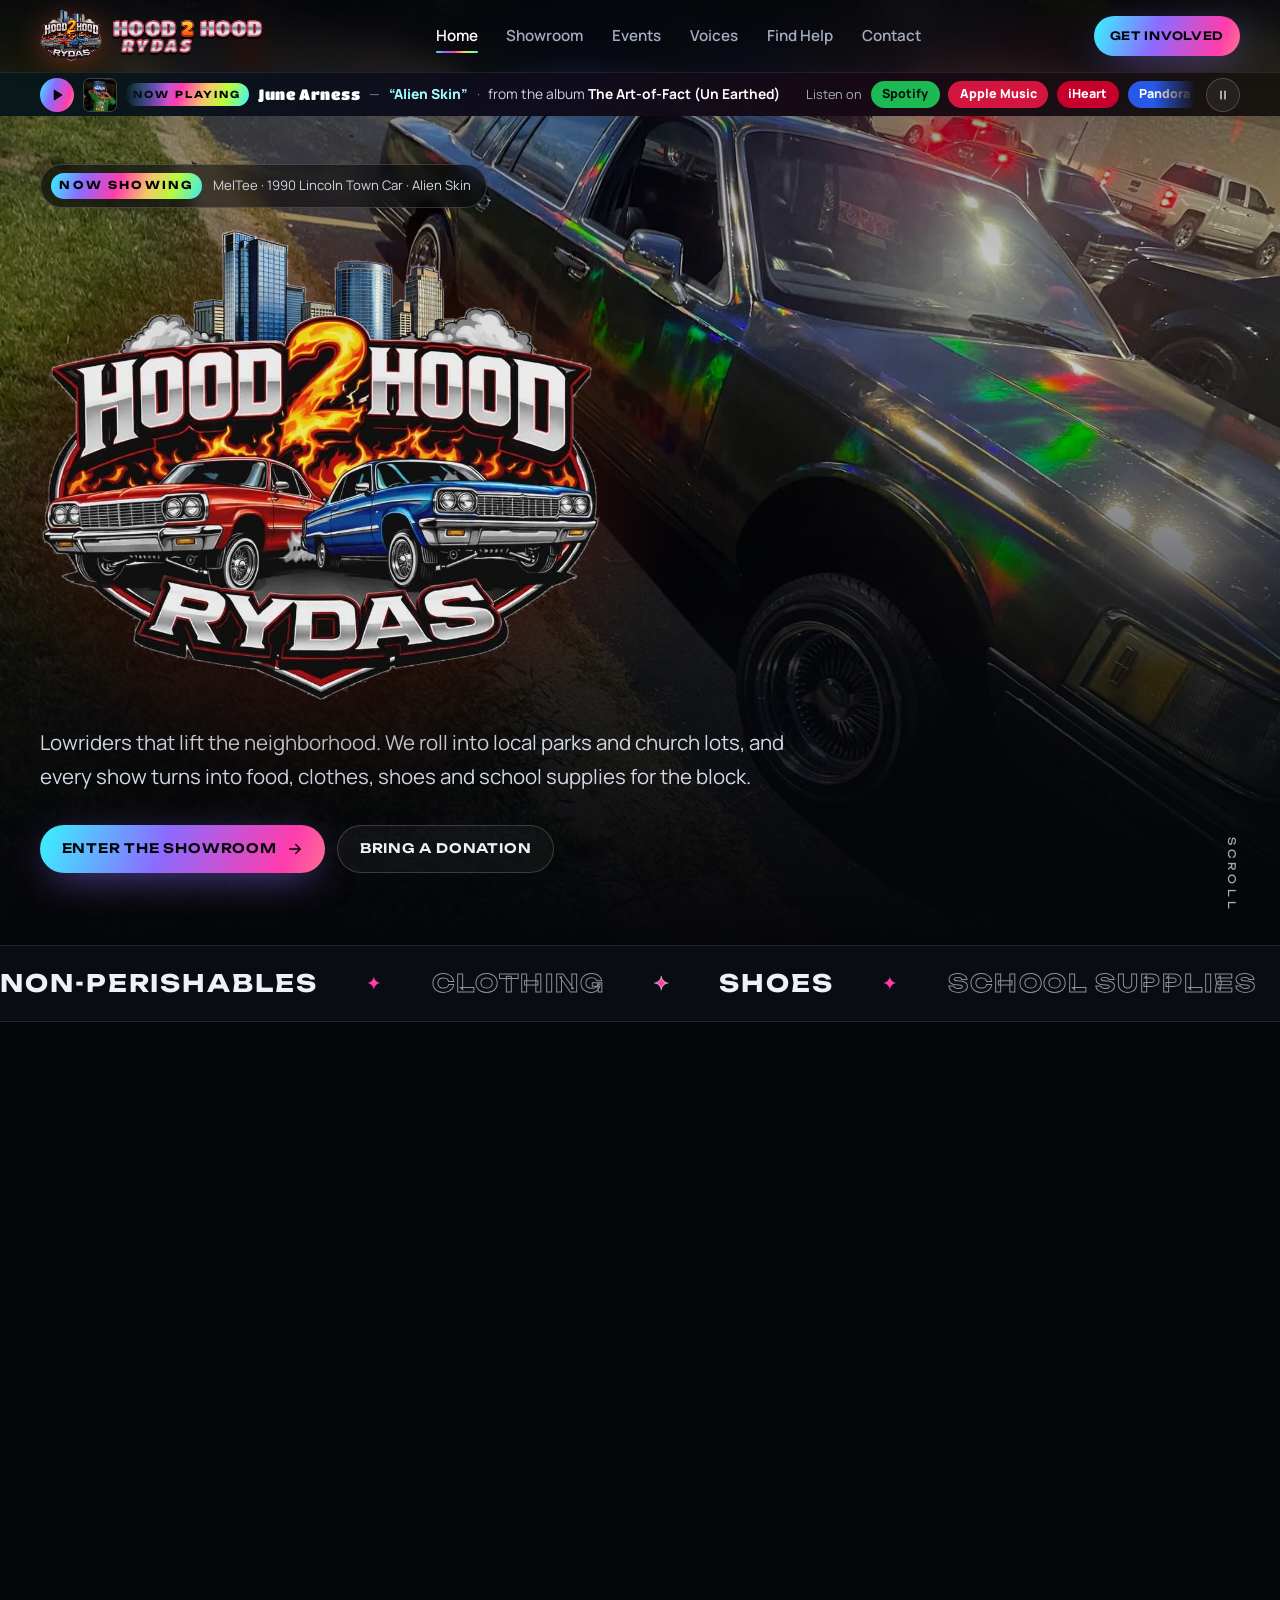
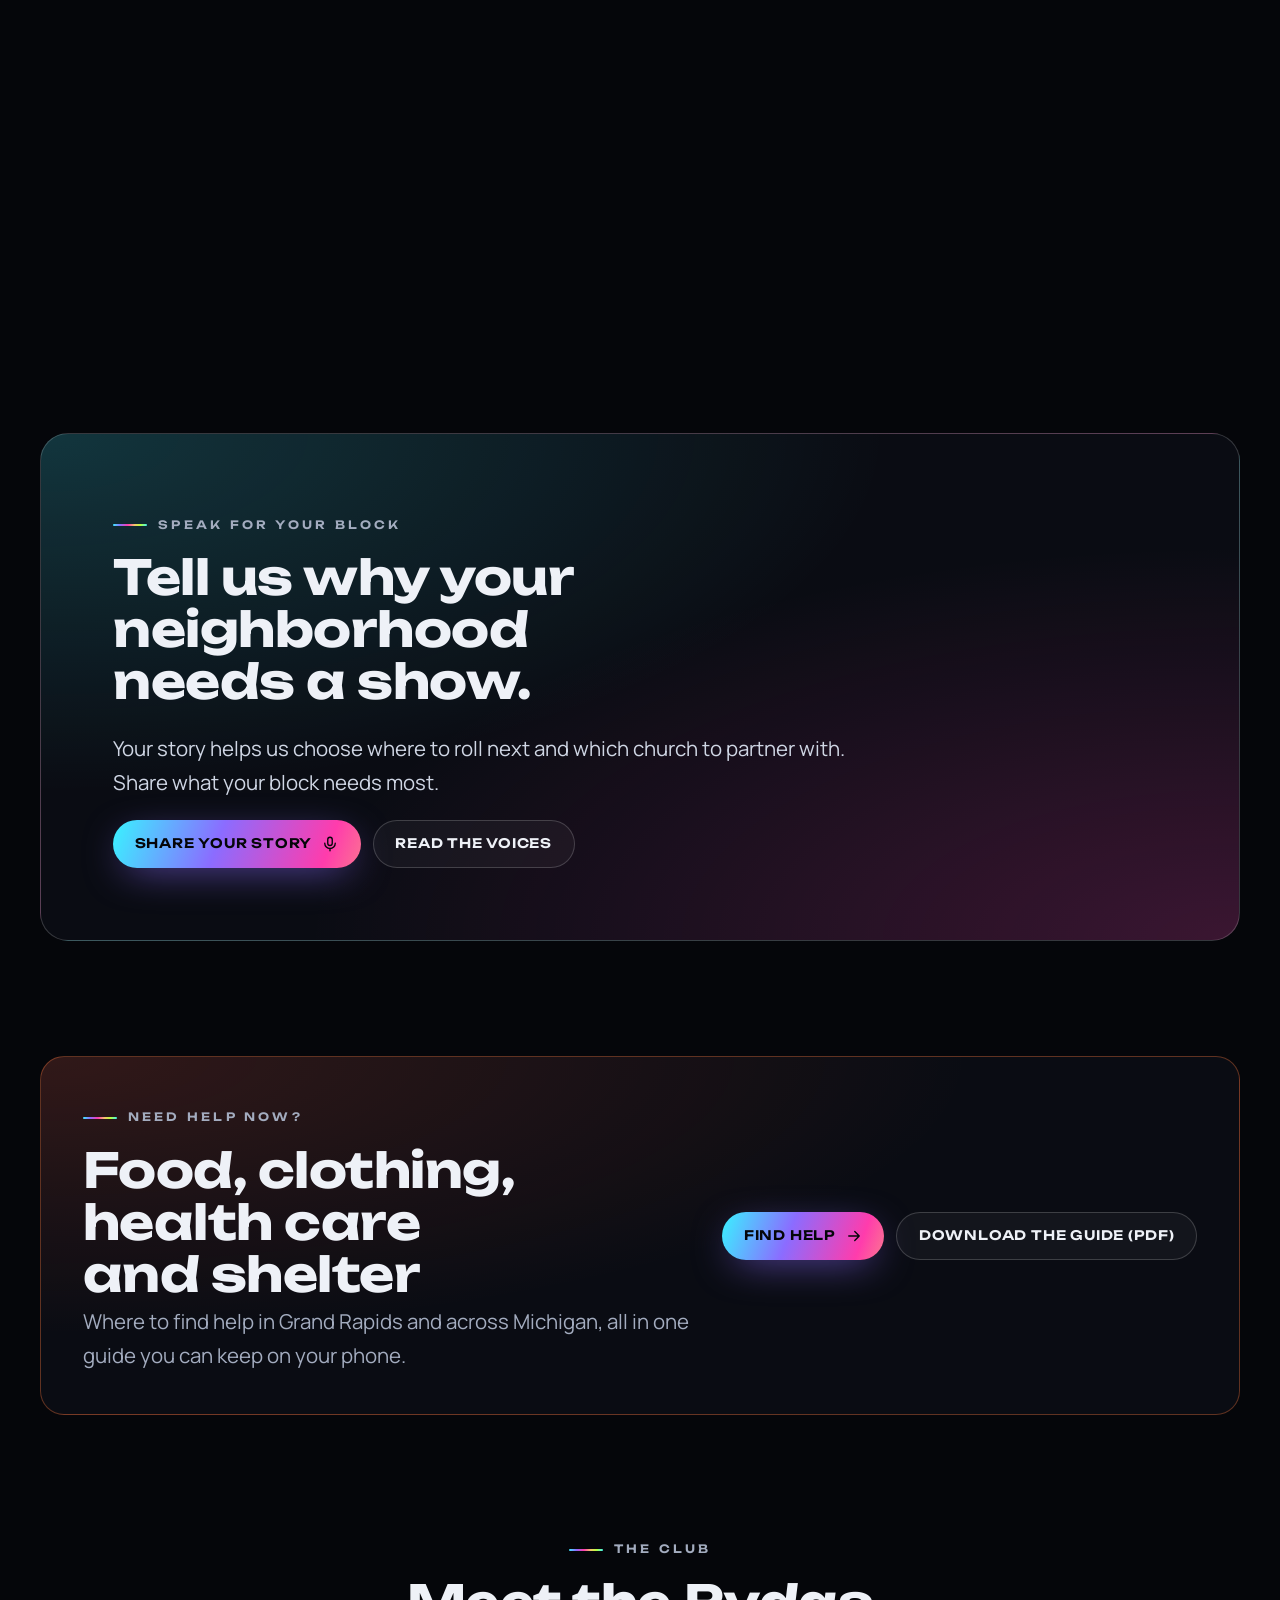
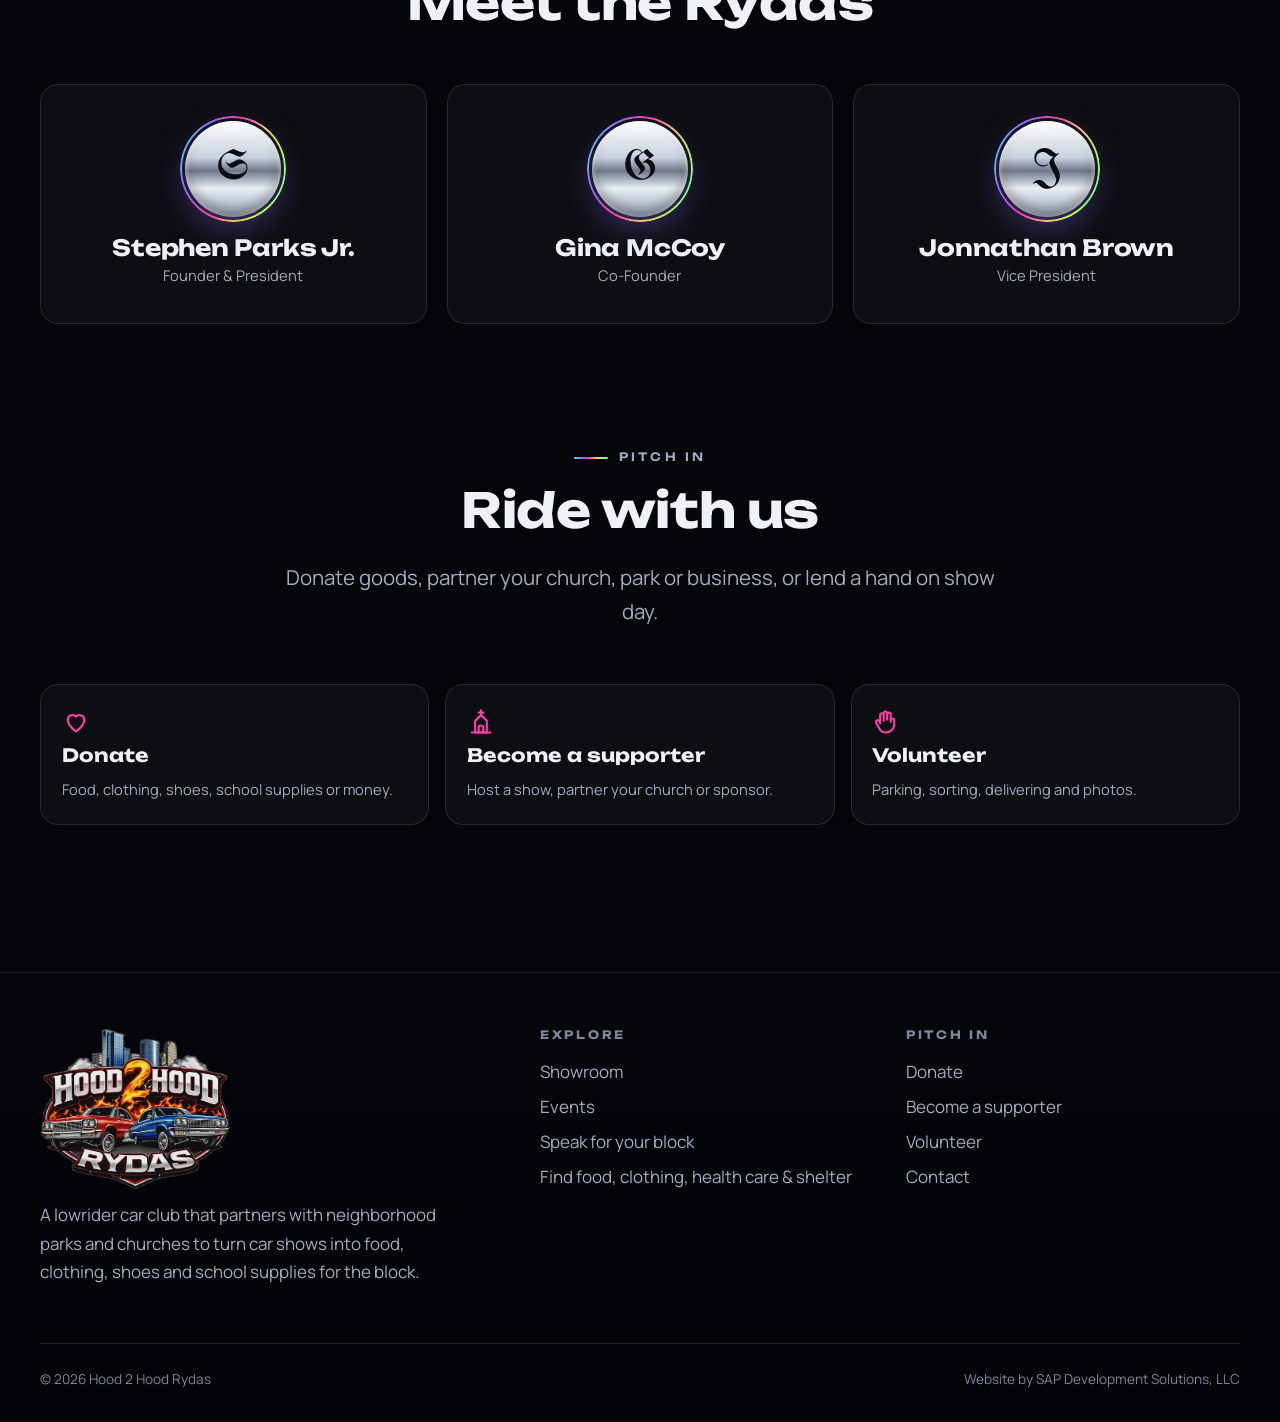
==== commit 130c719e: "Add files via upload" ====
--- a/index.html
+++ b/index.html
@@ -16,19 +16,25 @@
   <meta name="twitter:card" content="summary_large_image">
   <link rel="icon" href="./favicon-64.png" type="image/png">
   <link rel="apple-touch-icon" href="./apple-touch-icon.png">
-  <link rel="preconnect" href="https://fonts.googleapis.com"><link rel="preconnect" href="https://fonts.gstatic.com" crossorigin><link href="https://fonts.googleapis.com/css2?family=Manrope:wght@400;500;600;700;800&family=Unbounded:wght@500;600;700;800&family=UnifrakturMaguntia&display=swap" rel="stylesheet">
-  <link rel="stylesheet" href="./style.css?v=20261114b">
+  <link rel="preconnect" href="https://fonts.googleapis.com"><link rel="preconnect" href="https://fonts.gstatic.com" crossorigin><link href="https://fonts.googleapis.com/css2?family=Manrope:wght@400;500;600;700;800&family=Titan+One&family=Unbounded:wght@500;600;700;800&family=UnifrakturMaguntia&display=swap" rel="stylesheet">
+  <link rel="stylesheet" href="./style.css?v=20261114d">
 </head>
-<body>
+<body class="has-anthem">
   <a class="skip" href="#main">Skip to content</a>
   <header class="site-header">
     <div class="wrap">
-      <a class="brand" href="./index.html"><img class="brand-mark" src="./logo-240.webp" width="240" height="201" alt=""><span class="brand-name"><span class="script">Hood 2 Hood</span><small>RYDAS</small></span></a>
+      <a class="brand" href="./index.html"><img class="brand-mark" src="./logo-240.webp" width="240" height="201" alt=""><span class="brand-name"><span class="bn-top">Hood <b>2</b> Hood</span><span class="bn-bot">Rydas</span></span></a>
       <nav class="nav" aria-label="Main"><a href="./index.html" aria-current="page">Home</a><a href="./showroom.html">Showroom</a><a href="./events.html">Events</a><a href="./voices.html">Voices</a><a href="./help.html">Find Help</a><a href="./contact.html">Contact</a></nav>
       <div class="header-cta">
         <a class="btn btn-holo btn-sm" href="./give.html">Get Involved</a>
         <button class="menu-btn" type="button" aria-expanded="false" aria-controls="mobile-nav" aria-label="Open menu" data-menu><span></span></button>
       </div>
+    </div>
+    <div class="anthem-bar" data-anthem role="region" aria-label="Alien Skin by June Arness">
+      <button class="tk-btn tk-play" type="button" data-tk-play aria-pressed="false" aria-label="Play Alien Skin by June Arness"><svg class="icon" viewBox="0 0 24 24" aria-hidden="true" focusable="false"><path d="M8 5v14l11-7z"/></svg><span class="tk-eq" aria-hidden="true"><i></i><i></i><i></i></span></button>
+      <img class="tk-cover" data-tk-cover alt="" width="32" height="32" hidden>
+      <div class="tk-viewport"><div class="tk-track" data-tk-track></div></div>
+      <button class="tk-btn tk-scroll" type="button" data-tk-scroll aria-pressed="false" aria-label="Pause scrolling text"><svg class="icon" viewBox="0 0 24 24" aria-hidden="true" focusable="false"><path d="M9 6v12M15 6v12"/></svg></button>
     </div>
   </header>
   <nav class="mobile-nav" id="mobile-nav" aria-label="Mobile" hidden><a href="./index.html" aria-current="page">Home</a><a href="./showroom.html">Showroom</a><a href="./events.html">Events</a><a href="./voices.html">Voices</a><a href="./help.html">Find Help</a><a href="./give.html">Get Involved</a><a href="./contact.html">Contact</a><a class="btn btn-holo" href="./showroom.html">Enter the showroom</a></nav>
@@ -98,6 +104,27 @@
       </div>
     </section>
 
+    <section class="section" style="padding-top:0" aria-labelledby="song-h">
+      <div class="wrap">
+        <div class="song-card reveal">
+          <img class="song-cover" src="./alien-skin-cover.jpg" width="320" height="320" alt="Album cover of The Art-of-Fact (Un Earthed): June Arness performing in a green hockey jersey" loading="lazy">
+          <div>
+            <p class="eyebrow">MelTee’s anthem</p>
+            <h2 id="song-h">“Alien Skin” <span class="song-by">by June Arness</span></h2>
+            <p class="lead">From the album <em>The Art-of-Fact (Un Earthed)</em>. The song behind MelTee’s holographic wrap, written and recorded by the club’s founder, Stephen Parks Jr., who performs as June Arness.</p>
+            <div class="stream-row">
+              <a class="tk-link tk-spotify" href="https://open.spotify.com/track/1vo69EMsvWoANby4M0C7Wb" target="_blank" rel="noopener">Spotify<span class="sr-only"> (opens in a new tab)</span></a>
+              <a class="tk-link tk-applemusic" href="https://music.apple.com/us/song/alien-skin/1725046124" target="_blank" rel="noopener">Apple Music<span class="sr-only"> (opens in a new tab)</span></a>
+              <a class="tk-link tk-iheart" href="https://www.iheart.com/artist/june-arness-42138078/songs/alien-skin-330534713/" target="_blank" rel="noopener">iHeart<span class="sr-only"> (opens in a new tab)</span></a>
+              <a class="tk-link tk-pandora" href="https://www.pandora.com/artist/june-arness/the-art-of-fact-un-earthed/alien-skin/TRbhrdpvg4bgbXV" target="_blank" rel="noopener">Pandora<span class="sr-only"> (opens in a new tab)</span></a>
+              <a class="tk-link tk-youtube" href="https://youtu.be/XSehO1X0FVE" target="_blank" rel="noopener">YouTube<span class="sr-only"> (opens in a new tab)</span></a>
+            </div>
+            <p class="fine" style="margin-top:1rem">More from the artist: <a href="https://junearness.github.io/June-Arness-The-Artist/" target="_blank" rel="noopener">June Arness<span class="sr-only"> (opens in a new tab)</span></a></p>
+          </div>
+        </div>
+      </div>
+    </section>
+
     <section class="section" style="padding-top:0" aria-labelledby="voice-h">
       <div class="wrap">
         <div class="band reveal">
@@ -121,7 +148,7 @@
 
     <section class="section" style="padding-top:0" aria-labelledby="lead-h">
       <div class="wrap">
-        <div class="section-head center reveal"><p class="eyebrow">The club</p><h2 id="lead-h">Leadership</h2></div>
+        <div class="section-head center reveal"><p class="eyebrow">The club</p><h2 id="lead-h">Meet the Rydas</h2></div>
         <div class="leaders" data-leaders>
           <div class="leader reveal"><div class="monogram" aria-hidden="true">S</div><h3>Stephen Parks Jr.</h3><p>Founder &amp; President</p></div>
           <div class="leader reveal"><div class="monogram" aria-hidden="true">G</div><h3>Gina McCoy</h3><p>Co-Founder</p></div>
@@ -164,7 +191,11 @@
       </div>
     </div>
   </footer>
-  <script src="./data.js?v=20261114b"></script>
-  <script src="./site.js?v=20261114b"></script>
+  <script src="./data.js?v=20261114d"></script>
+  <script src="./supabase.js?v=20261114d"></script>
+  <script src="./h2h-api.js?v=20261114d"></script>
+  <script src="./site.js?v=20261114d"></script>
+  <script src="./player.js?v=20261114d"></script>
+  <script src="./club.js?v=20261114d"></script>
 </body>
 </html>
--- a/style.css
+++ b/style.css
@@ -91,12 +91,17 @@
 /* ---------- header ---------- */
 .site-header { position: fixed; inset: 0 0 auto; height: var(--header-h); z-index: 100; display: flex; align-items: center;
   background: linear-gradient(180deg, rgba(5,6,10,.9), rgba(5,6,10,.55)); backdrop-filter: blur(14px) saturate(1.4); -webkit-backdrop-filter: blur(14px) saturate(1.4); border-bottom: 1px solid var(--line); }
-.site-header .wrap { display: flex; align-items: center; justify-content: space-between; gap: 1rem; }
+.site-header { flex-direction: column; align-items: stretch; }
+.site-header .wrap { display: flex; align-items: center; justify-content: space-between; gap: 1rem; height: 72px; flex: none; }
 .brand { display: inline-flex; align-items: center; gap: .7rem; color: var(--text); text-decoration: none; min-width: 0; }
 .brand-mark { width: auto; height: 52px; flex: none; filter: drop-shadow(0 4px 14px rgba(255, 70, 40, .35)); }
-.brand-name { display: grid; line-height: 1; }
-.brand-name .script { font-size: 1.45rem; }
-.brand-name small { font-family: var(--font-display); font-size: .6rem; letter-spacing: .5em; color: var(--muted); margin-top: .2rem; }
+.brand-name { display: grid; line-height: .95; font-family: "Titan One", "Arial Black", Impact, sans-serif; font-weight: 400; text-transform: uppercase; }
+.brand-name .bn-top, .brand-name .bn-bot { background: var(--chrome); -webkit-background-clip: text; background-clip: text; color: transparent;
+  -webkit-text-stroke: 1px #d1172f; paint-order: stroke fill; filter: drop-shadow(0 2px 0 #000); }
+.brand-name .bn-top { font-size: 1.32rem; letter-spacing: .01em; }
+.brand-name .bn-top b { font-weight: 400; background: linear-gradient(180deg, #fff3a0 0%, #ffb21a 40%, #ff5a14 75%, #c8160f 100%); -webkit-background-clip: text; background-clip: text; color: transparent; -webkit-text-stroke: 1px #6b0b05; }
+.brand-name .bn-bot { font-size: 1.05rem; letter-spacing: .14em; transform: skewX(-10deg); transform-origin: left; padding-left: .55rem; }
+@media (max-width: 380px) { .brand-name .bn-top { font-size: 1.08rem; } .brand-name .bn-bot { font-size: .9rem; } .brand-mark { height: 44px; } }
 .nav { display: flex; align-items: center; gap: .2rem; }
 .nav a { position: relative; padding: .55rem .8rem; border-radius: 999px; color: var(--muted); text-decoration: none; font-weight: 600; font-size: .95rem; }
 .nav a:hover, .nav a[aria-current="page"] { color: #fff; }
@@ -640,3 +645,65 @@
   .print-foot { font-size: 9pt; color: #555; margin-top: .4rem; }
   .sr-only { display: none !important; }
 }
+
+/* ---------- anthem bar (under the header) ---------- */
+body.has-anthem { --header-h: 116px; }
+.anthem-bar { position: relative; height: 44px; flex: none; display: grid; grid-template-columns: auto auto minmax(0, 1fr) auto; align-items: center; gap: .6rem; padding: 0 max(var(--gutter), calc((100% - var(--wrap)) / 2));
+  border-top: 1px solid rgba(255,255,255,.08); background: linear-gradient(90deg, rgba(57,243,255,.08), rgba(139,108,255,.08) 35%, rgba(255,60,172,.08) 70%, rgba(245,199,106,.08)), rgba(3,4,8,.92); }
+.tk-btn { width: 34px; height: 34px; border-radius: 50%; border: 1px solid var(--line-2); background: rgba(255,255,255,.06); color: #fff; display: grid; place-items: center; cursor: pointer; padding: 0; position: relative; }
+.tk-btn:hover { background: rgba(255,255,255,.14); }
+.tk-btn .icon { width: 16px; height: 16px; }
+.tk-play { background: var(--holo); background-size: 200% 100%; border: 0; color: #05060a; }
+.tk-play .icon { fill: currentColor; stroke: currentColor; }
+.tk-eq { display: none; }
+.tk-playing .tk-play .icon { opacity: 0; }
+.tk-playing .tk-eq { position: absolute; inset: 0; display: flex; align-items: flex-end; justify-content: center; gap: 2px; padding-bottom: 10px; }
+.tk-eq i { width: 3px; height: 14px; background: #05060a; border-radius: 2px; animation: eq .9s ease-in-out infinite; transform-origin: bottom; }
+.tk-eq i:nth-child(2) { animation-delay: -.3s; } .tk-eq i:nth-child(3) { animation-delay: -.6s; }
+@keyframes eq { 0%, 100% { transform: scaleY(.3); } 50% { transform: scaleY(1); } }
+.tk-play:hover .tk-eq, .tk-play:focus-visible .tk-eq { display: none; }
+.tk-playing .tk-play:hover .icon, .tk-playing .tk-play:focus-visible .icon { opacity: 1; }
+.tk-cover { width: 32px; height: 32px; border-radius: 6px; object-fit: cover; box-shadow: 0 0 0 1px rgba(255,255,255,.2); }
+.tk-viewport { overflow: hidden; min-width: 0; mask-image: linear-gradient(90deg, transparent, #000 4%, #000 96%, transparent); -webkit-mask-image: linear-gradient(90deg, transparent, #000 4%, #000 96%, transparent); }
+.tk-track { display: flex; width: max-content; animation: tk 42s linear infinite; }
+.anthem-bar:hover .tk-track, .anthem-bar:focus-within .tk-track, .tk-paused .tk-track { animation-play-state: paused; }
+@keyframes tk { to { transform: translateX(-50%); } }
+.tk-group { display: inline-flex; align-items: center; gap: 1.6rem; padding-right: 1.6rem; white-space: nowrap; font-size: .86rem; }
+.tk-item { display: inline-flex; align-items: center; gap: .55rem; }
+.tk-label { font-family: var(--font-display); font-size: .6rem; letter-spacing: .22em; text-transform: uppercase; color: #05060a; background: var(--holo); padding: .2rem .5rem; border-radius: 999px; font-weight: 700; }
+.tk-artist { font-family: "Titan One", var(--font-display); font-size: .95rem; letter-spacing: .03em; color: #fff; }
+.tk-song { font-weight: 800; color: #9ff9ff; }
+.tk-album { color: #cfd5e2; } .tk-album em { color: #fff; font-style: normal; font-weight: 700; }
+.tk-sep { color: var(--dim); }
+.tk-listen { color: var(--muted); font-size: .8rem; }
+.tk-link { display: inline-flex; align-items: center; min-height: 26px; padding: .15rem .65rem; border-radius: 999px; font-weight: 800; font-size: .78rem; text-decoration: none; color: #fff; border: 1px solid transparent; transition: transform .2s, filter .2s; }
+.tk-link:hover { color: #fff; transform: translateY(-1px); filter: brightness(1.15); }
+.tk-spotify { background: #1db954; color: #04130a; } .tk-spotify:hover { color: #04130a; }
+.tk-applemusic { background: #d4153f; }
+.tk-iheart { background: #c6002b; }
+.tk-pandora { background: #2759e8; }
+.tk-youtube { background: #cc0000; }
+.tk-ride { color: var(--muted); font-size: .82rem; } .tk-ride strong { color: #fff; }
+.tk-still .tk-viewport { overflow-x: auto; mask-image: none; -webkit-mask-image: none; scrollbar-width: none; }
+.tk-still .tk-track { animation: none; }
+.tk-still .tk-group[aria-hidden] { display: none; }
+@media (max-width: 560px) { .tk-cover { display: none; } .anthem-bar { gap: .45rem; } }
+
+/* song card on Home */
+.song-card { display: grid; grid-template-columns: 220px minmax(0, 1fr); gap: clamp(1.4rem, 4vw, 2.6rem); align-items: center; padding: clamp(1.4rem, 4vw, 2.4rem); border-radius: 24px; border: 1px solid var(--line-2);
+  background: radial-gradient(ellipse at 0% 50%, rgba(57,243,255,.12), transparent 55%), radial-gradient(ellipse at 100% 0%, rgba(255,60,172,.12), transparent 50%), var(--bg-2); }
+.song-cover { width: 100%; height: auto; aspect-ratio: 1; object-fit: cover; border-radius: 16px; box-shadow: 0 30px 60px -20px rgba(0,0,0,.8), 0 0 0 1px rgba(255,255,255,.15); }
+.song-card h2 { margin-bottom: .4rem; }
+.song-by { display: block; font-family: "Titan One", var(--font-display); font-weight: 400; font-size: .55em; letter-spacing: .04em; color: var(--muted); margin-top: .3rem; }
+.stream-row { display: flex; flex-wrap: wrap; gap: .55rem; margin-top: 1.2rem; }
+.stream-row .tk-link { min-height: 42px; padding: .5rem 1rem; font-size: .9rem; }
+@media (max-width: 680px) { .song-card { grid-template-columns: minmax(0, 1fr); } .song-cover { max-width: 220px; } }
+
+/* members */
+.member-pic { width: 110px; height: 110px; border-radius: 50%; object-fit: cover; margin: 0 auto 1.2rem; box-shadow: 0 0 0 3px #05060a, 0 0 0 5px rgba(255,60,172,.7), 0 14px 40px -12px rgba(139,108,255,.7); }
+.member-ride { color: #9ff9ff !important; font-weight: 700; margin-top: .4rem !important; }
+.member-bio { margin-top: .6rem !important; font-size: .9rem !important; }
+.leaders.many { grid-template-columns: repeat(auto-fill, minmax(min(100%, 240px), 1fr)); }
+.member-photo { width: 160px; height: 160px; border-radius: 50%; overflow: hidden; display: grid; place-items: center; background: var(--bg-3); }
+.member-photo img { width: 100%; height: 100%; object-fit: cover; }
+.member-photo .monogram { margin: 0; }
